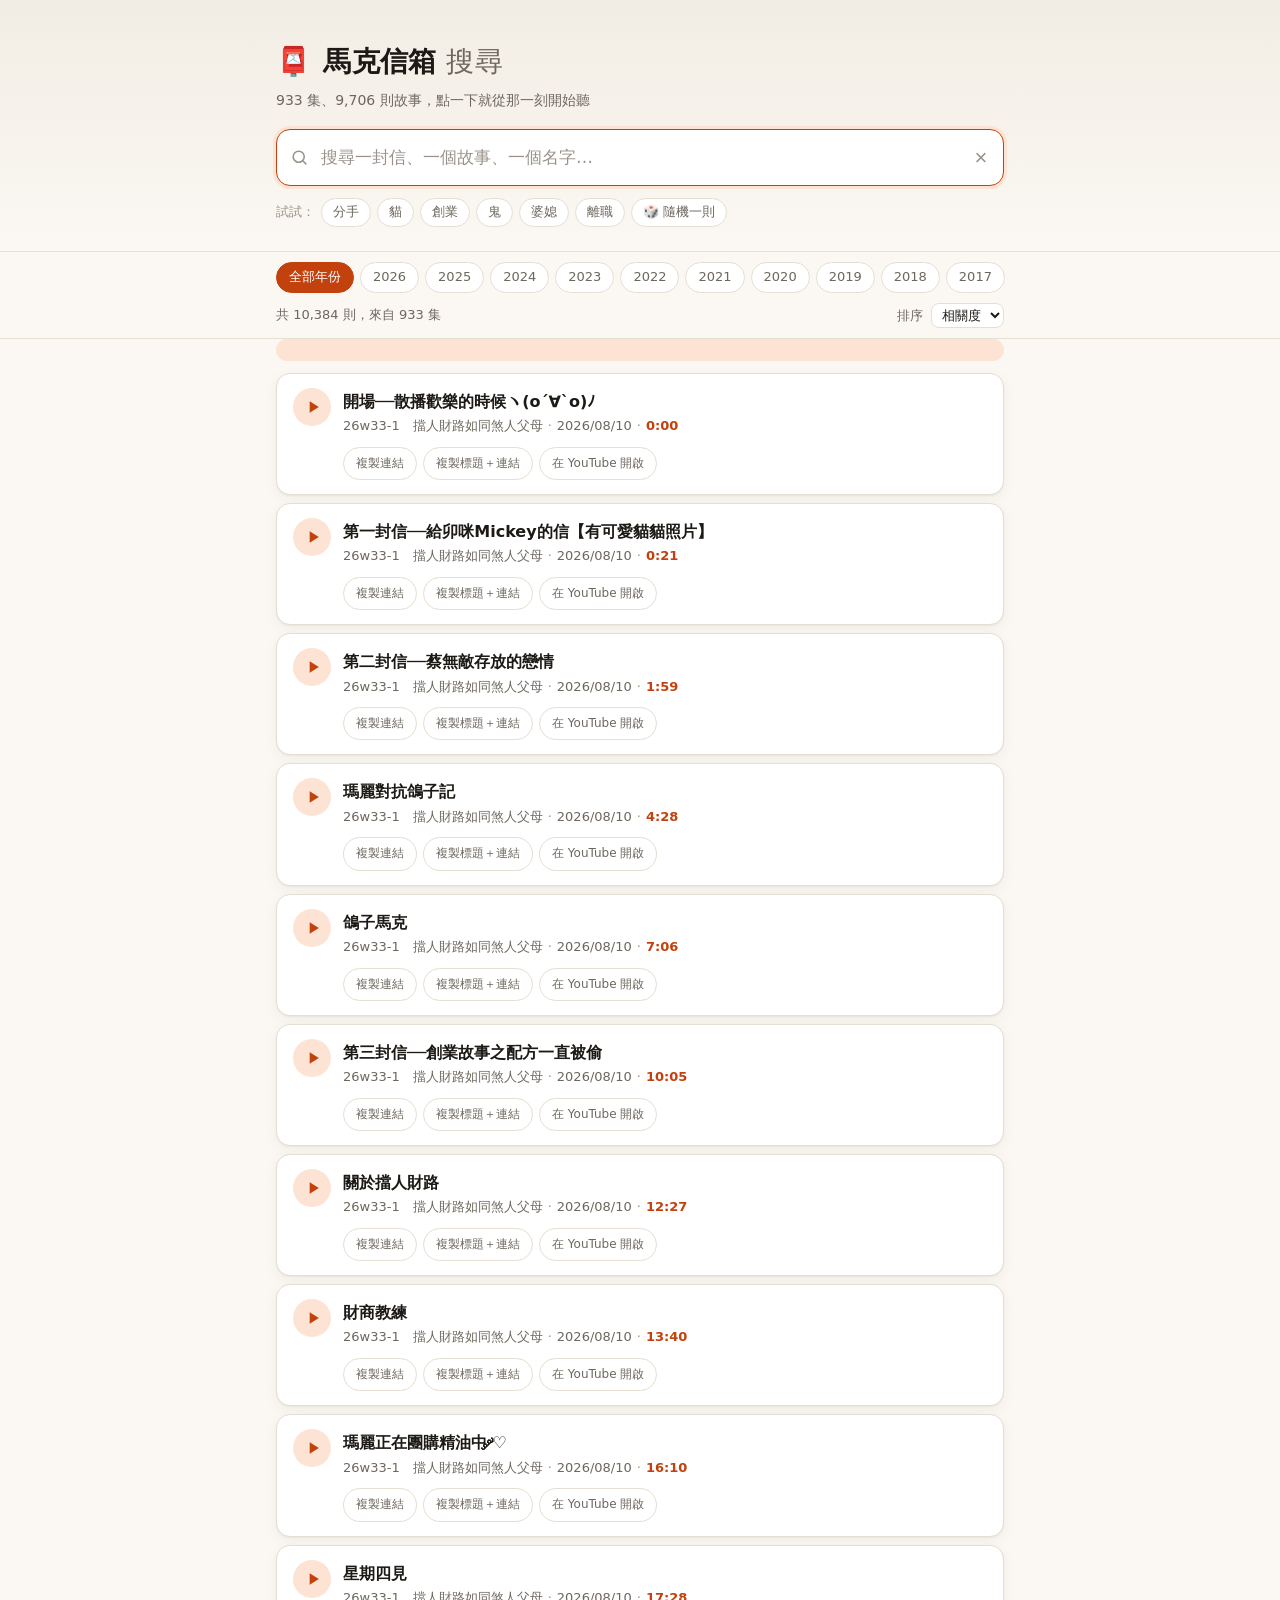
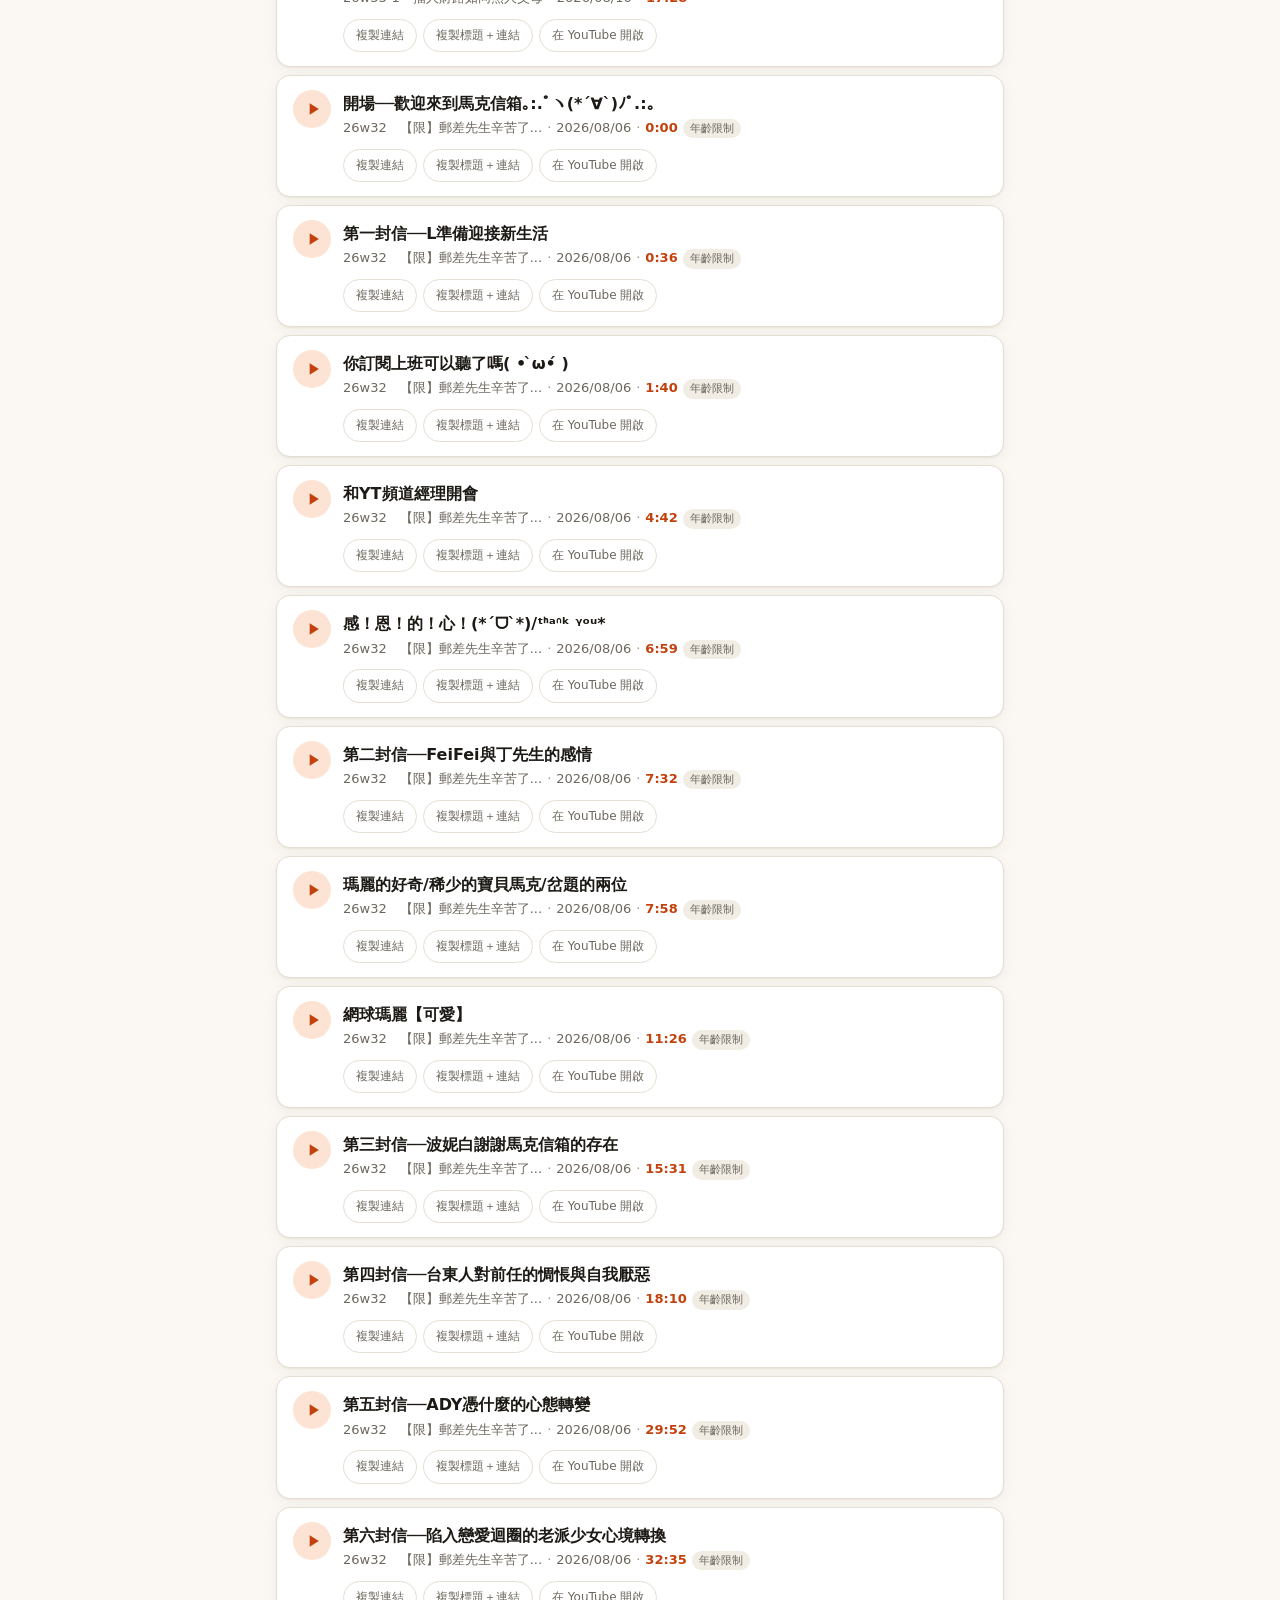
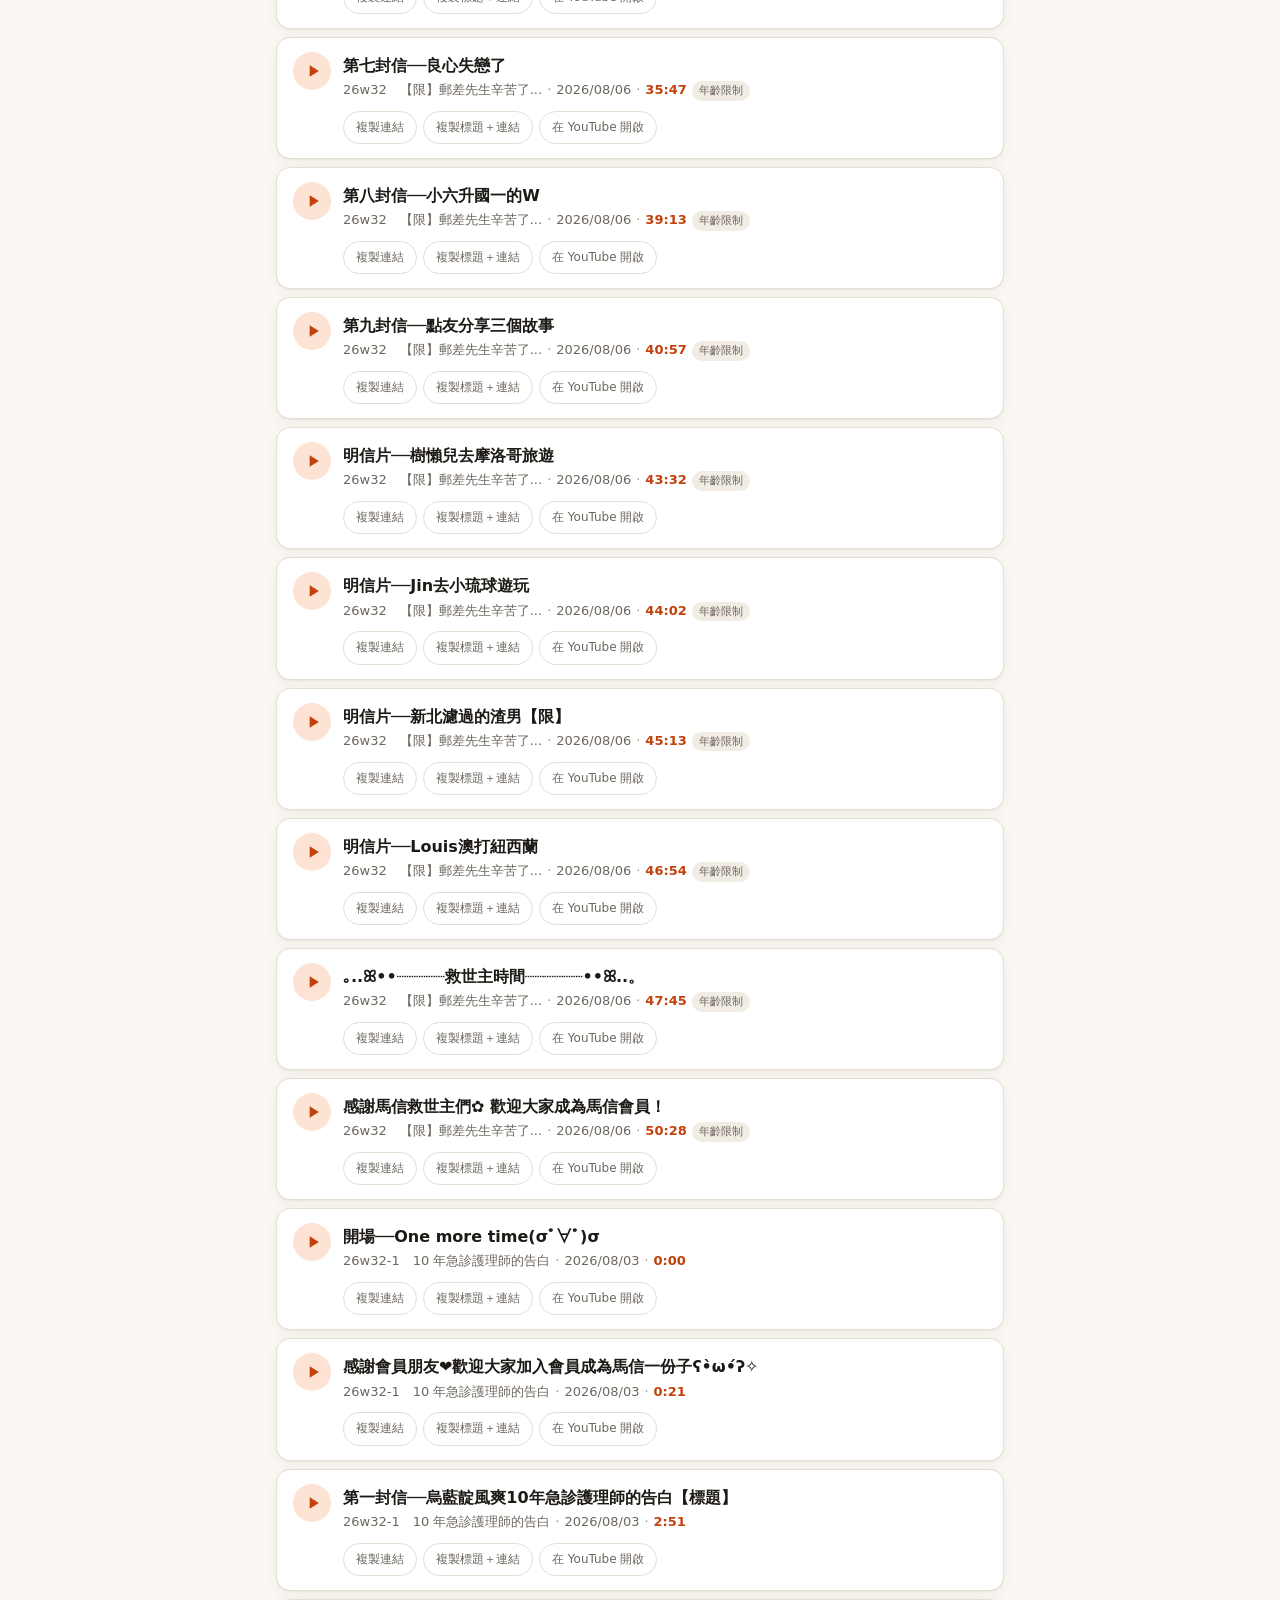
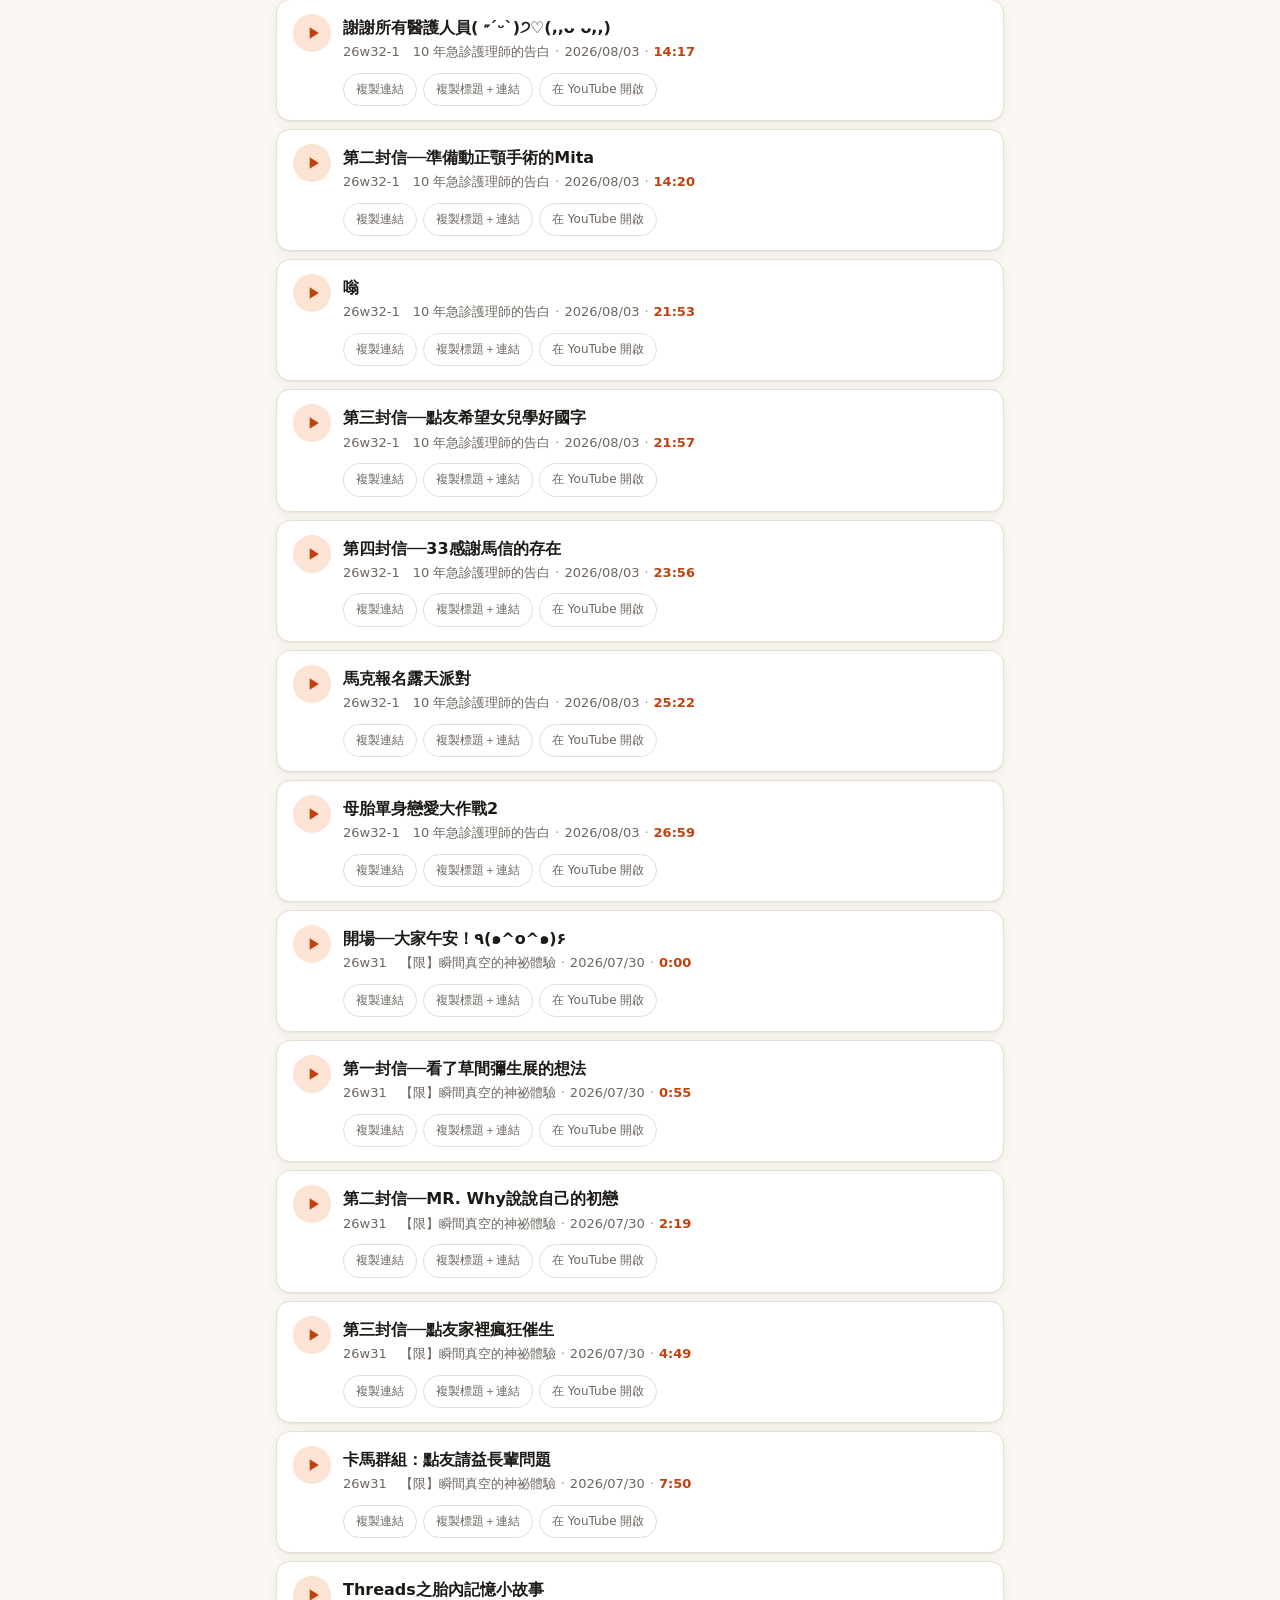
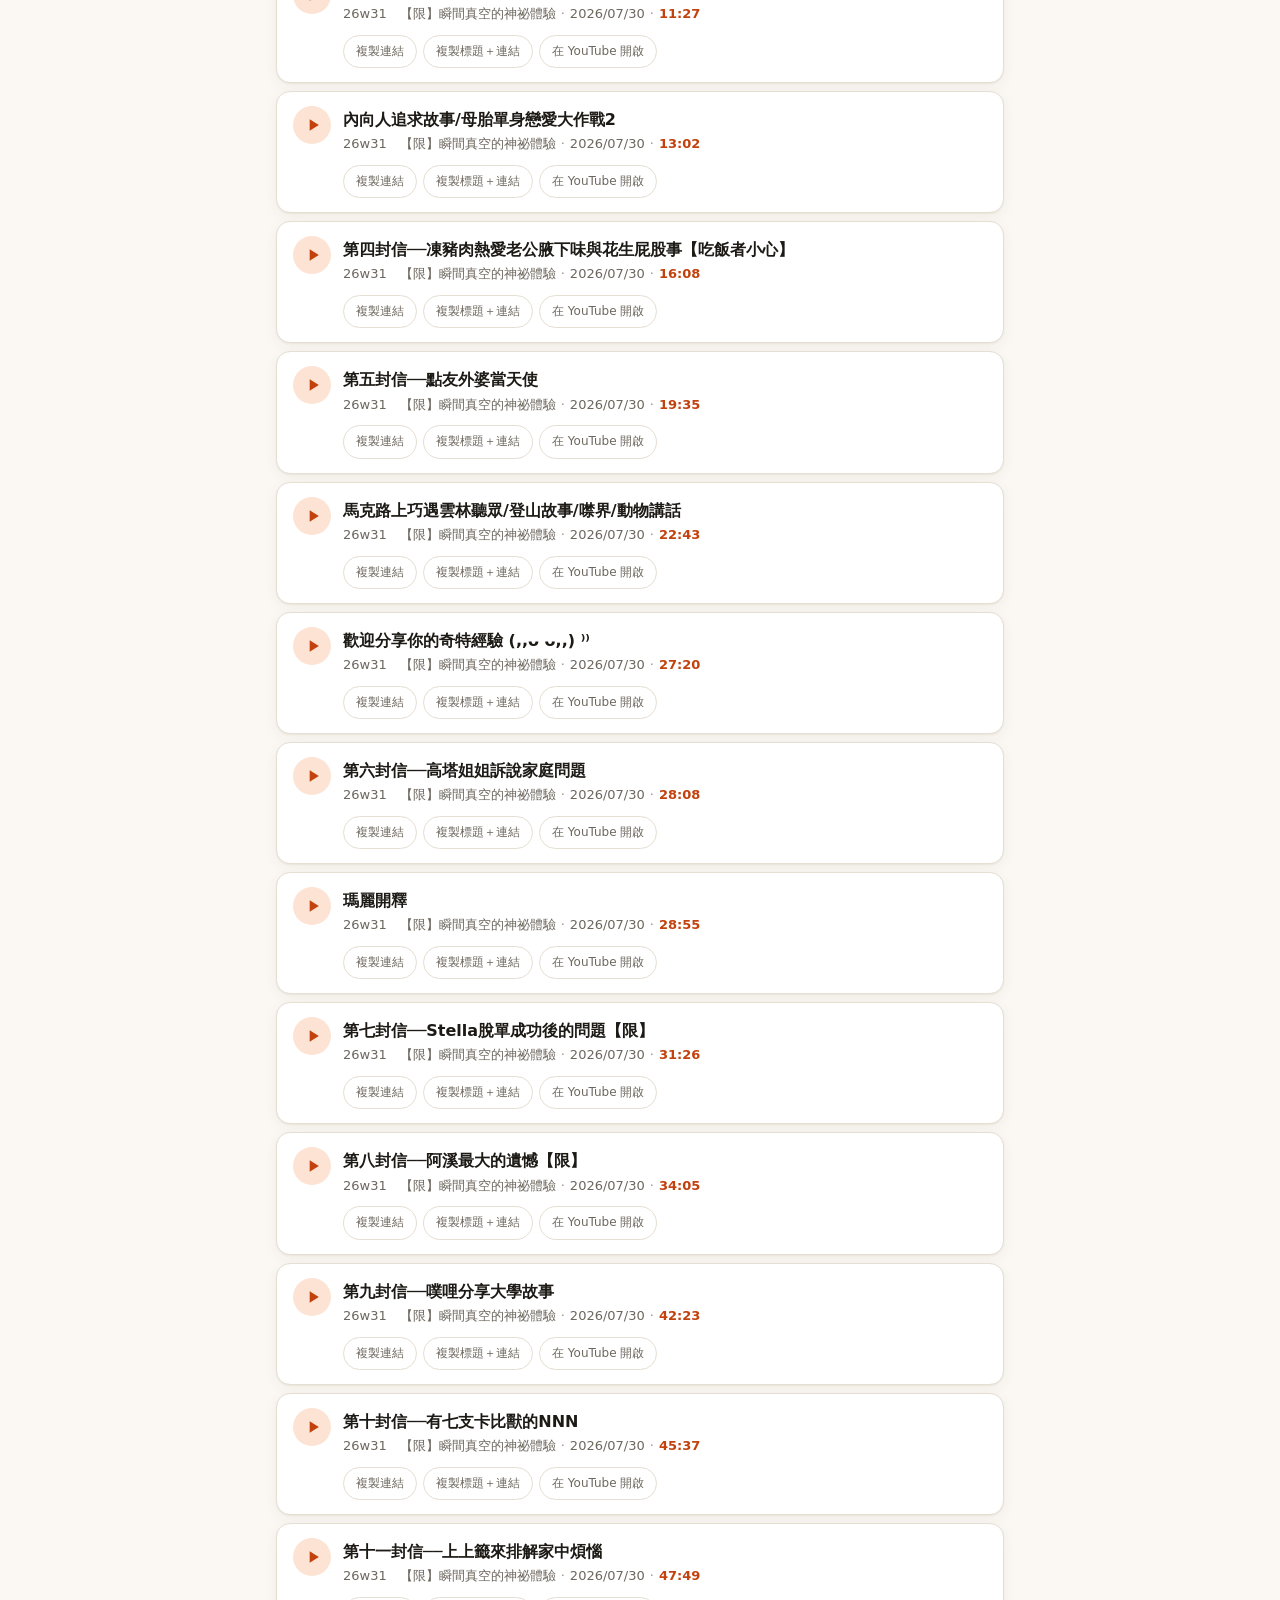
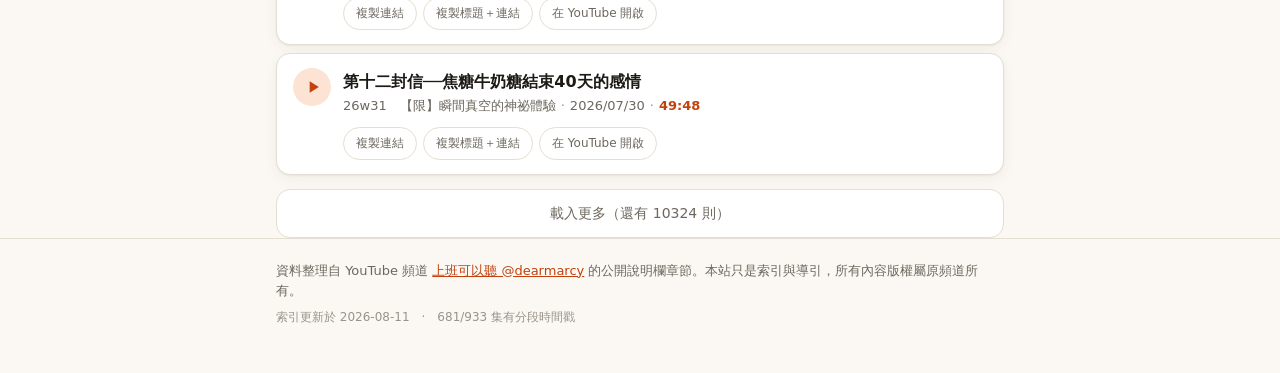
==== docs/search/index.html @ 1d696682 "把節目介紹頁放上根網址，搜尋站移到 /search/ 首頁換成新的 8-bit 節目介紹頁（深入了解／試聽看看／信件搜尋三個分頁， 單檔、零外部依賴，書封以 data URI 內嵌）。原本的故事搜尋站" ====
<!doctype html>
<html lang="zh-Hant">
<head>
<meta charset="utf-8">
<meta name="viewport" content="width=device-width, initial-scale=1, viewport-fit=cover">
<title>馬克信箱 搜尋 — 找到那一封信</title>
<meta name="description" content="搜尋《馬克信箱》全部集數的每一封信，直接跳到那個時間點收聽。">
<meta property="og:title" content="馬克信箱 搜尋">
<meta property="og:description" content="搜尋《馬克信箱》全部集數的每一封信，直接跳到那個時間點收聽。">
<meta property="og:type" content="website">
<link rel="icon" href="data:image/svg+xml,<svg xmlns='http://www.w3.org/2000/svg' viewBox='0 0 100 100'><text y='.9em' font-size='90'>📮</text></svg>">
<link rel="preload" href="data/index.json" as="fetch" crossorigin>
<link rel="stylesheet" href="style.css?v=69b7cd62">
</head>
<body>

<header class="top">
  <div class="wrap">
    <h1><span class="mark">📮</span> 馬克信箱 <span class="thin">搜尋</span></h1>
    <p class="tagline" id="tagline">載入中…</p>

    <div class="searchbox">
      <svg class="icon" viewBox="0 0 24 24" aria-hidden="true"><circle cx="11" cy="11" r="7"/><path d="M20 20l-3.5-3.5"/></svg>
      <input id="q" type="search" autocomplete="off" autocapitalize="off" spellcheck="false"
             placeholder="搜尋一封信、一個故事、一個名字…" aria-label="搜尋">
      <button id="clear" class="clear" type="button" aria-label="清除" hidden>&times;</button>
    </div>

    <div class="suggest" id="suggest">
      <span class="lbl">試試：</span>
      <button data-q="分手">分手</button>
      <button data-q="貓">貓</button>
      <button data-q="創業">創業</button>
      <button data-q="鬼">鬼</button>
      <button data-q="婆媳">婆媳</button>
      <button data-q="離職">離職</button>
    </div>
  </div>
</header>

<nav class="filters" id="filters" hidden>
  <div class="wrap">
    <div class="years" id="years" role="group" aria-label="年份篩選"></div>
    <div class="row2">
      <span class="count" id="count"></span>
      <label class="sort">
        排序
        <select id="sort">
          <option value="rel">相關度</option>
          <option value="new">最新</option>
          <option value="old">最舊</option>
        </select>
      </label>
    </div>
  </div>
</nav>

<main class="wrap" id="main">
  <div id="scope" class="scope" hidden></div>
  <div id="results" class="results"></div>
  <div id="empty" class="empty" hidden></div>
  <button id="more" class="more" type="button" hidden>載入更多</button>
</main>

<footer class="foot">
  <div class="wrap">
    <p>
      資料整理自 YouTube 頻道
      <a href="https://www.youtube.com/@dearmarcy" target="_blank" rel="noopener">上班可以聽 @dearmarcy</a>
      的公開說明欄章節。本站只是索引與導引，所有內容版權屬原頻道所有。
    </p>
    <p class="meta" id="footmeta"></p>
  </div>
</footer>

<template id="tpl-row">
  <article class="row">
    <button class="play" type="button" aria-label="播放">
      <svg viewBox="0 0 24 24" aria-hidden="true"><path d="M8 5v14l11-7z"/></svg>
    </button>
    <div class="body">
      <h3 class="title"></h3>
      <div class="sub">
        <button class="ep" type="button" title="只看這一集"></button>
        <span class="dot">·</span>
        <time class="date"></time>
        <span class="dot">·</span>
        <span class="ts"></span>
      </div>
      <div class="acts">
        <button class="act copy" type="button">複製連結</button>
        <button class="act copytext" type="button">複製標題＋連結</button>
        <a class="act yt" target="_blank" rel="noopener">在 YouTube 開啟</a>
      </div>
    </div>
  </article>
</template>

<script src="app.js?v=7b05fe2b"></script>
</body>
</html>
---- docs/search/style.css ----
/* 馬克信箱搜尋站 —— 淺色/深色跟隨系統，手機優先 */

:root {
  --bg: #fbf8f3;
  --bg-card: #ffffff;
  --bg-sunk: #f2ede4;
  --fg: #1d1a16;
  --fg-dim: #6d675e;
  --fg-faint: #9a938a;
  --line: #e5ded2;
  --accent: #c2410c;          /* 信封的橘紅 */
  --accent-soft: #fde3d3;
  --accent-fg: #ffffff;
  --mark-bg: #ffe08a;
  --mark-fg: #3d2a00;
  --shadow: 0 1px 2px rgba(60, 45, 25, .06), 0 4px 14px rgba(60, 45, 25, .05);
  --radius: 14px;
}

@media (prefers-color-scheme: dark) {
  :root {
    --bg: #16130f;
    --bg-card: #211d18;
    --bg-sunk: #2b251e;
    --fg: #f0ebe3;
    --fg-dim: #a89f92;
    --fg-faint: #7a7266;
    --line: #352e26;
    --accent: #fb923c;
    --accent-soft: #40260f;
    --accent-fg: #1a1206;
    --mark-bg: #7a5a12;
    --mark-fg: #ffeec2;
    --shadow: 0 1px 2px rgba(0, 0, 0, .3), 0 4px 14px rgba(0, 0, 0, .25);
  }
}

* { box-sizing: border-box; }

html { -webkit-text-size-adjust: 100%; }

body {
  margin: 0;
  background: var(--bg);
  color: var(--fg);
  font-family: "Noto Sans TC", "PingFang TC", "Microsoft JhengHei",
               system-ui, -apple-system, "Segoe UI", sans-serif;
  line-height: 1.6;
  -webkit-font-smoothing: antialiased;
}

.wrap {
  max-width: 760px;
  margin: 0 auto;
  padding: 0 16px;
}

/* ---------------------------------------------------------------- header */
.top {
  background: linear-gradient(180deg, var(--bg-sunk), var(--bg));
  border-bottom: 1px solid var(--line);
  padding: 28px 0 20px;
}

h1 {
  margin: 0;
  font-size: 1.5rem;
  letter-spacing: .01em;
}
h1 .mark { margin-right: 2px; }
h1 .thin { font-weight: 400; color: var(--fg-dim); }

.tagline {
  margin: 4px 0 18px;
  color: var(--fg-dim);
  font-size: .875rem;
}

.searchbox {
  position: relative;
  display: flex;
  align-items: center;
}
.searchbox .icon {
  position: absolute;
  left: 14px;
  width: 19px; height: 19px;
  fill: none;
  stroke: var(--fg-faint);
  stroke-width: 2;
  stroke-linecap: round;
  pointer-events: none;
}
#q {
  width: 100%;
  padding: 14px 44px;
  font: inherit;
  font-size: 1.0625rem;
  color: var(--fg);
  background: var(--bg-card);
  border: 1px solid var(--line);
  border-radius: var(--radius);
  box-shadow: var(--shadow);
  transition: border-color .15s, box-shadow .15s;
}
#q::placeholder { color: var(--fg-faint); }
#q:focus {
  outline: none;
  border-color: var(--accent);
  box-shadow: 0 0 0 3px var(--accent-soft);
}
#q::-webkit-search-cancel-button { display: none; }

.clear {
  position: absolute;
  right: 8px;
  width: 30px; height: 30px;
  display: grid; place-items: center;
  font-size: 22px; line-height: 1;
  color: var(--fg-faint);
  background: none; border: 0; border-radius: 50%;
  cursor: pointer;
}
.clear:hover { background: var(--bg-sunk); color: var(--fg); }

.suggest {
  display: flex;
  flex-wrap: wrap;
  gap: 6px;
  align-items: center;
  margin-top: 12px;
  font-size: .8125rem;
}
.suggest .lbl { color: var(--fg-faint); }
.suggest button {
  font: inherit;
  padding: 3px 11px;
  color: var(--fg-dim);
  background: var(--bg-card);
  border: 1px solid var(--line);
  border-radius: 999px;
  cursor: pointer;
}
.suggest button:hover { border-color: var(--accent); color: var(--accent); }

/* --------------------------------------------------------------- filters */
.filters {
  position: sticky;
  top: 0;
  z-index: 20;
  background: color-mix(in srgb, var(--bg) 88%, transparent);
  backdrop-filter: saturate(1.6) blur(10px);
  border-bottom: 1px solid var(--line);
  padding: 10px 0;
}

.years {
  display: flex;
  gap: 6px;
  overflow-x: auto;
  scrollbar-width: none;
  padding-bottom: 2px;
  margin: 0 -16px;
  padding-inline: 16px;
}
.years::-webkit-scrollbar { display: none; }
.years button {
  flex: 0 0 auto;
  font: inherit;
  font-size: .8125rem;
  padding: 4px 12px;
  color: var(--fg-dim);
  background: var(--bg-card);
  border: 1px solid var(--line);
  border-radius: 999px;
  cursor: pointer;
  white-space: nowrap;
}
.years button[aria-pressed="true"] {
  background: var(--accent);
  border-color: var(--accent);
  color: var(--accent-fg);
  font-weight: 500;
}

.row2 {
  display: flex;
  align-items: center;
  justify-content: space-between;
  gap: 12px;
  margin-top: 8px;
  font-size: .8125rem;
  color: var(--fg-dim);
}
.sort select {
  font: inherit;
  font-size: .8125rem;
  color: var(--fg);
  background: var(--bg-card);
  border: 1px solid var(--line);
  border-radius: 8px;
  padding: 3px 6px;
  margin-left: 4px;
}

/* --------------------------------------------------------------- results */
main { padding: 18px 0 60px; min-height: 50vh; }

.results { display: flex; flex-direction: column; gap: 8px; }

.row {
  display: flex;
  gap: 12px;
  padding: 12px 14px;
  background: var(--bg-card);
  border: 1px solid var(--line);
  border-radius: var(--radius);
  box-shadow: var(--shadow);
}
.row.is-playing { border-color: var(--accent); }

.play {
  flex: 0 0 auto;
  align-self: flex-start;
  width: 38px; height: 38px;
  display: grid; place-items: center;
  background: var(--accent-soft);
  color: var(--accent);
  border: 0;
  border-radius: 50%;
  cursor: pointer;
  transition: transform .12s;
}
.play svg { width: 20px; height: 20px; fill: currentColor; margin-left: 2px; }
.play:hover { transform: scale(1.07); }
.row.is-playing .play { background: var(--accent); color: var(--accent-fg); }

.body { min-width: 0; flex: 1; }

.title {
  margin: 2px 0 3px;
  font-size: 1rem;
  font-weight: 600;
  line-height: 1.45;
  overflow-wrap: anywhere;
}
.title mark {
  background: var(--mark-bg);
  color: var(--mark-fg);
  border-radius: 3px;
  padding: 0 1px;
}

.sub {
  display: flex;
  flex-wrap: wrap;
  gap: 5px;
  align-items: baseline;
  font-size: .8125rem;
  color: var(--fg-dim);
}
.sub .ep {
  overflow-wrap: anywhere;
  font: inherit;
  font-size: .8125rem;
  color: var(--fg-dim);
  text-align: left;
  padding: 0;
  background: none;
  border: 0;
  border-bottom: 1px dotted transparent;
  cursor: pointer;
}
.sub .ep:hover { color: var(--accent); border-bottom-color: currentColor; }

/* 只看某一集的範圍提示 */
.scope {
  display: flex;
  align-items: center;
  gap: 10px;
  margin-bottom: 12px;
  padding: 11px 14px;
  background: var(--accent-soft);
  border-radius: var(--radius);
  font-size: .875rem;
}
.scope .txt { flex: 1; min-width: 0; }
.scope .name { font-weight: 600; }
.scope button {
  flex: 0 0 auto;
  font: inherit;
  font-size: .75rem;
  padding: 5px 12px;
  color: var(--fg);
  background: var(--bg-card);
  border: 1px solid var(--line);
  border-radius: 999px;
  cursor: pointer;
}
.scope button:hover { border-color: var(--accent); color: var(--accent); }
.sub .dot { color: var(--fg-faint); }
.sub .ts {
  font-variant-numeric: tabular-nums;
  color: var(--accent);
  font-weight: 600;
}
.row.whole .sub .ts { color: var(--fg-faint); font-weight: 400; }

.badge {
  font-size: .6875rem;
  padding: 1px 7px;
  border-radius: 999px;
  background: var(--bg-sunk);
  color: var(--fg-dim);
  white-space: nowrap;
}

.acts {
  display: flex;
  flex-wrap: wrap;
  gap: 6px;
  margin-top: 9px;
}
.act {
  font: inherit;
  font-size: .75rem;
  padding: 6px 12px;      /* 觸控目標不要太小 */
  color: var(--fg-dim);
  background: transparent;
  border: 1px solid var(--line);
  border-radius: 999px;
  cursor: pointer;
  text-decoration: none;
}
.act:hover { border-color: var(--accent); color: var(--accent); }
.act.done { border-color: var(--accent); color: var(--accent); background: var(--accent-soft); }

/* 播放器：插在被點的那一列下面 */
.player {
  margin: 8px 0 2px;
  border-radius: var(--radius);
  overflow: hidden;
  background: #000;
  aspect-ratio: 16 / 9;
  box-shadow: var(--shadow);
}
.player iframe { width: 100%; height: 100%; border: 0; display: block; }

/* --------------------------------------------------------- empty / more */
.empty {
  padding: 48px 8px;
  text-align: center;
  color: var(--fg-dim);
}
.empty strong { color: var(--fg); }
.empty .hint { font-size: .875rem; margin-top: 8px; }

.section-label {
  margin: 22px 0 6px;
  font-size: .8125rem;
  font-weight: 600;
  color: var(--fg-faint);
  letter-spacing: .04em;
}
.section-label:first-child { margin-top: 0; }

.more {
  display: block;
  width: 100%;
  margin-top: 14px;
  padding: 12px;
  font: inherit;
  font-size: .875rem;
  color: var(--fg-dim);
  background: var(--bg-card);
  border: 1px solid var(--line);
  border-radius: var(--radius);
  cursor: pointer;
}
.more:hover { border-color: var(--accent); color: var(--accent); }

/* ---------------------------------------------------------------- footer */
.foot {
  border-top: 1px solid var(--line);
  padding: 22px 0 40px;
  font-size: .8125rem;
  color: var(--fg-dim);
}
.foot p { margin: 0 0 6px; }
.foot a { color: var(--accent); }
.foot .meta { color: var(--fg-faint); font-size: .75rem; }

/* ----------------------------------------------------------------- toast */
.toast {
  position: fixed;
  left: 50%;
  bottom: 24px;
  transform: translateX(-50%) translateY(12px);
  padding: 9px 18px;
  background: var(--fg);
  color: var(--bg);
  border-radius: 999px;
  font-size: .875rem;
  opacity: 0;
  pointer-events: none;
  transition: opacity .18s, transform .18s;
  z-index: 60;
}
.toast.show { opacity: 1; transform: translateX(-50%) translateY(0); }

@media (min-width: 600px) {
  .top { padding: 40px 0 24px; }
  h1 { font-size: 1.75rem; }
  .row { padding: 14px 16px; }
}

@media (prefers-reduced-motion: reduce) {
  * { transition: none !important; }
}
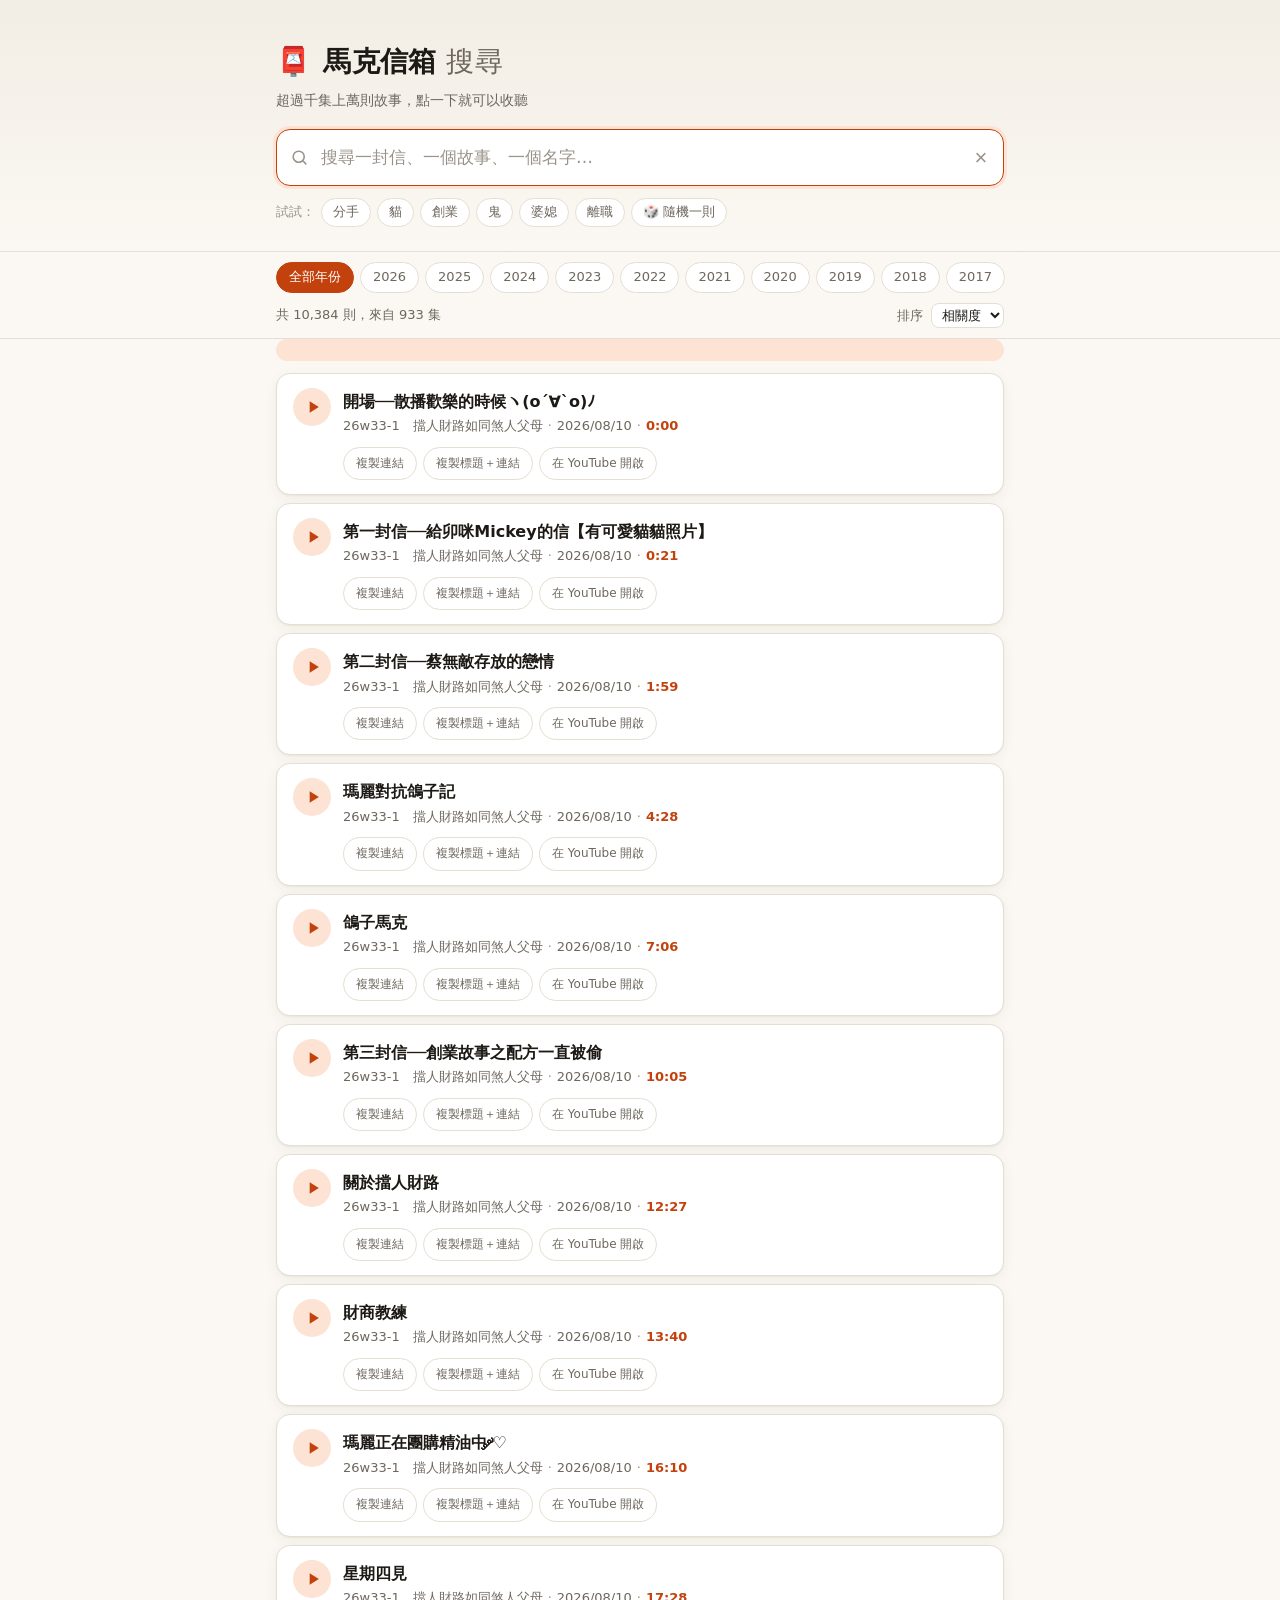
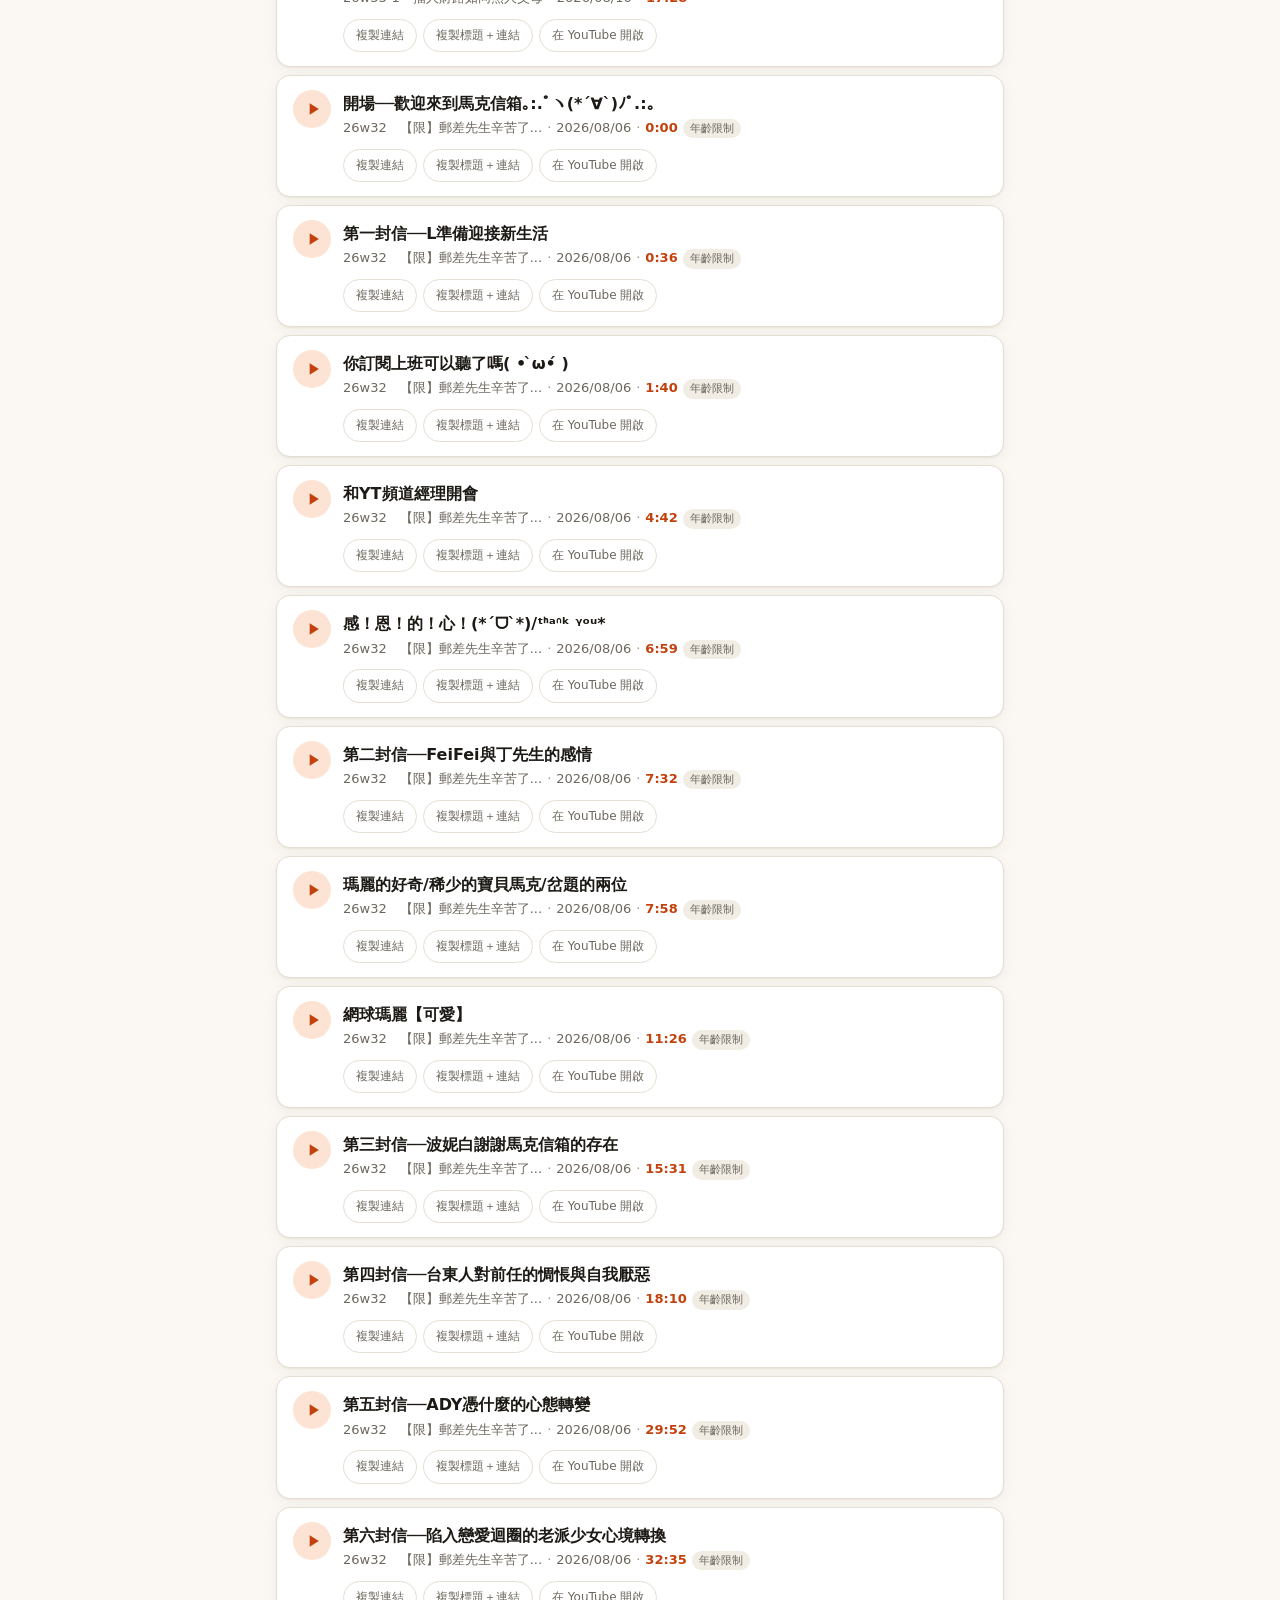
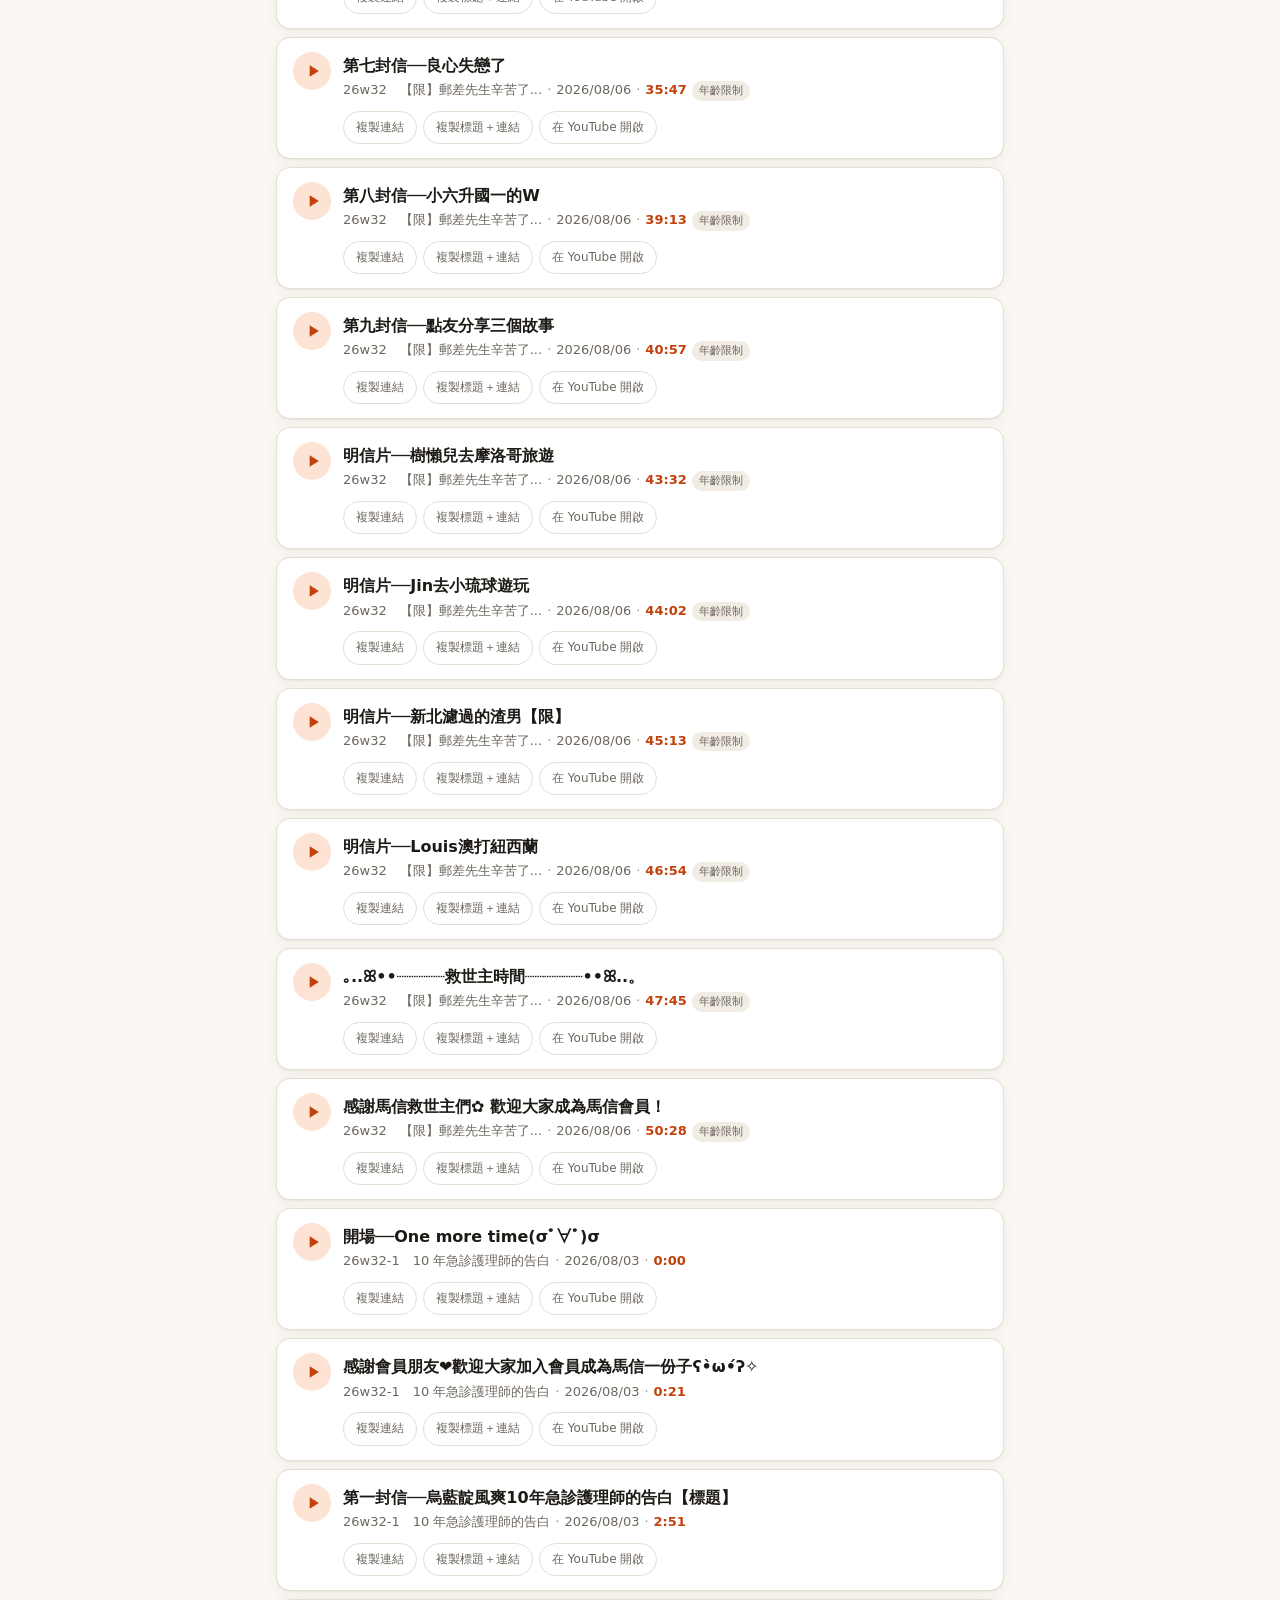
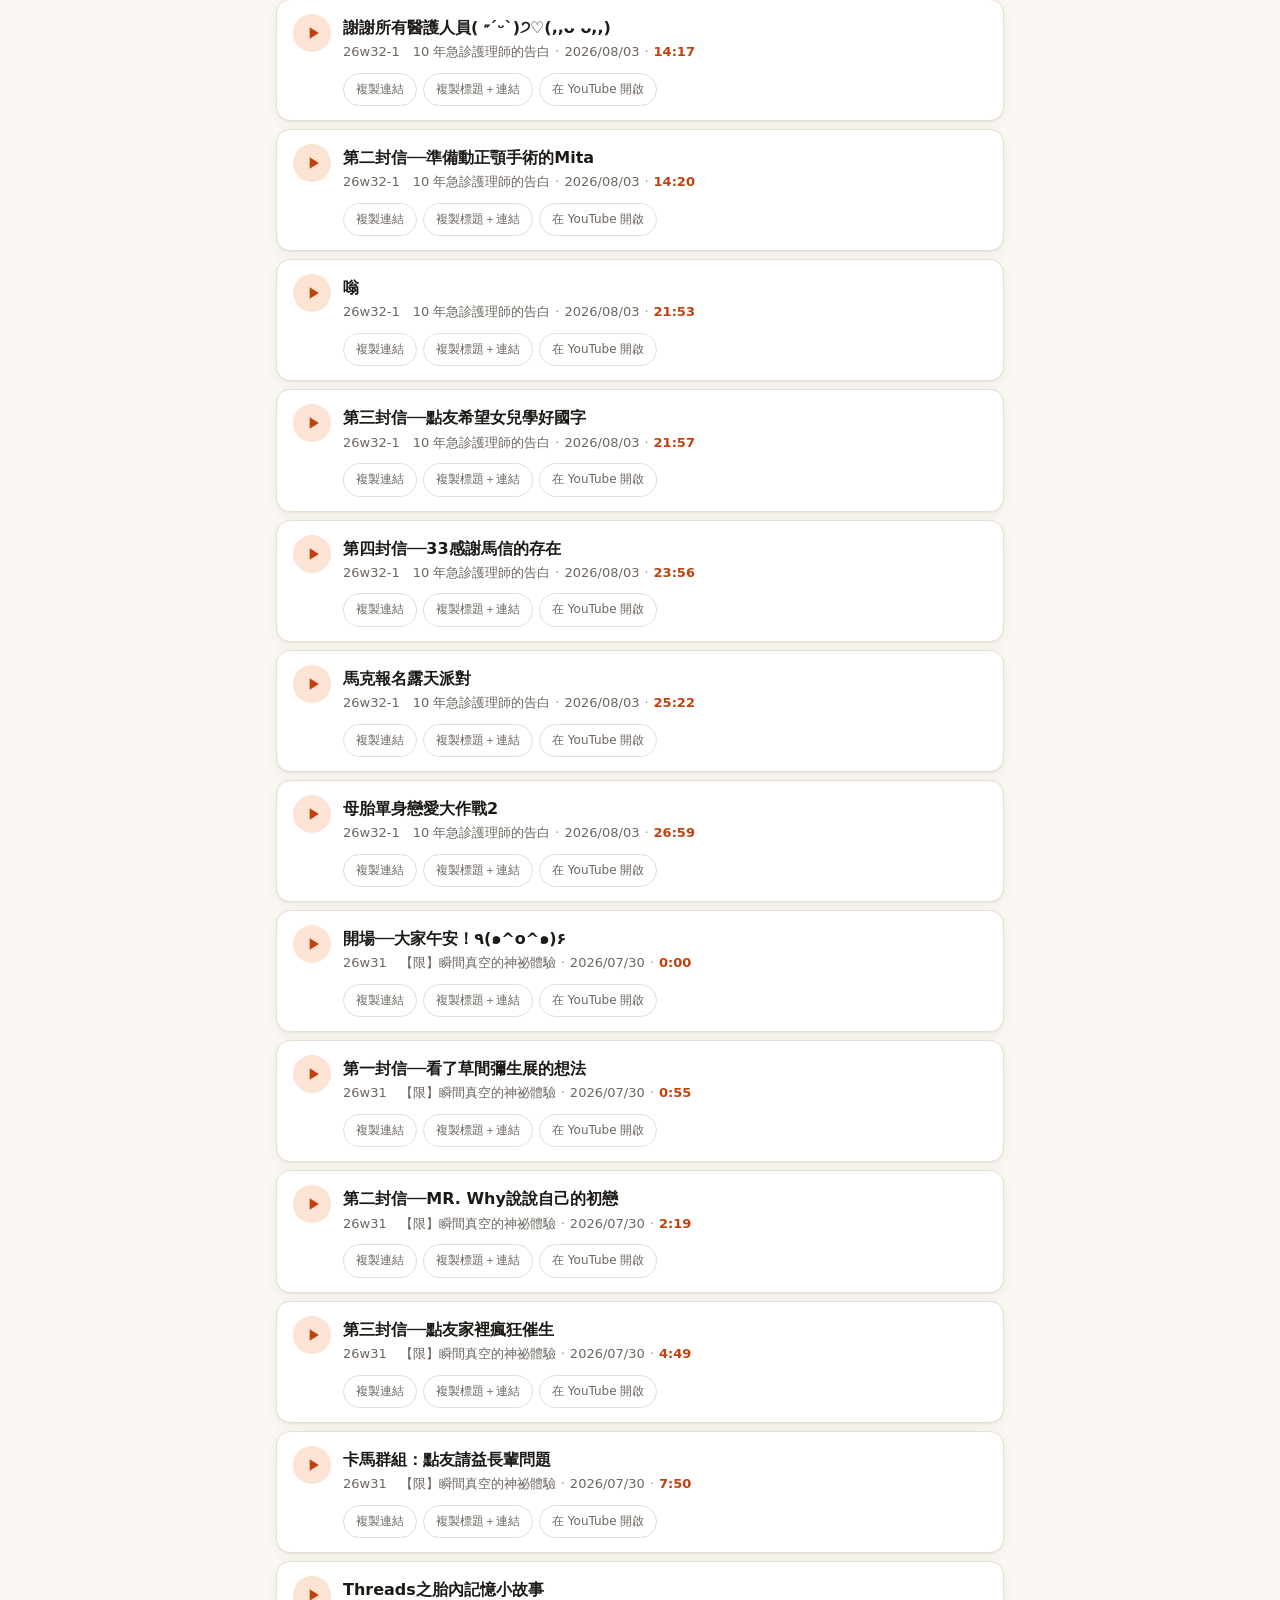
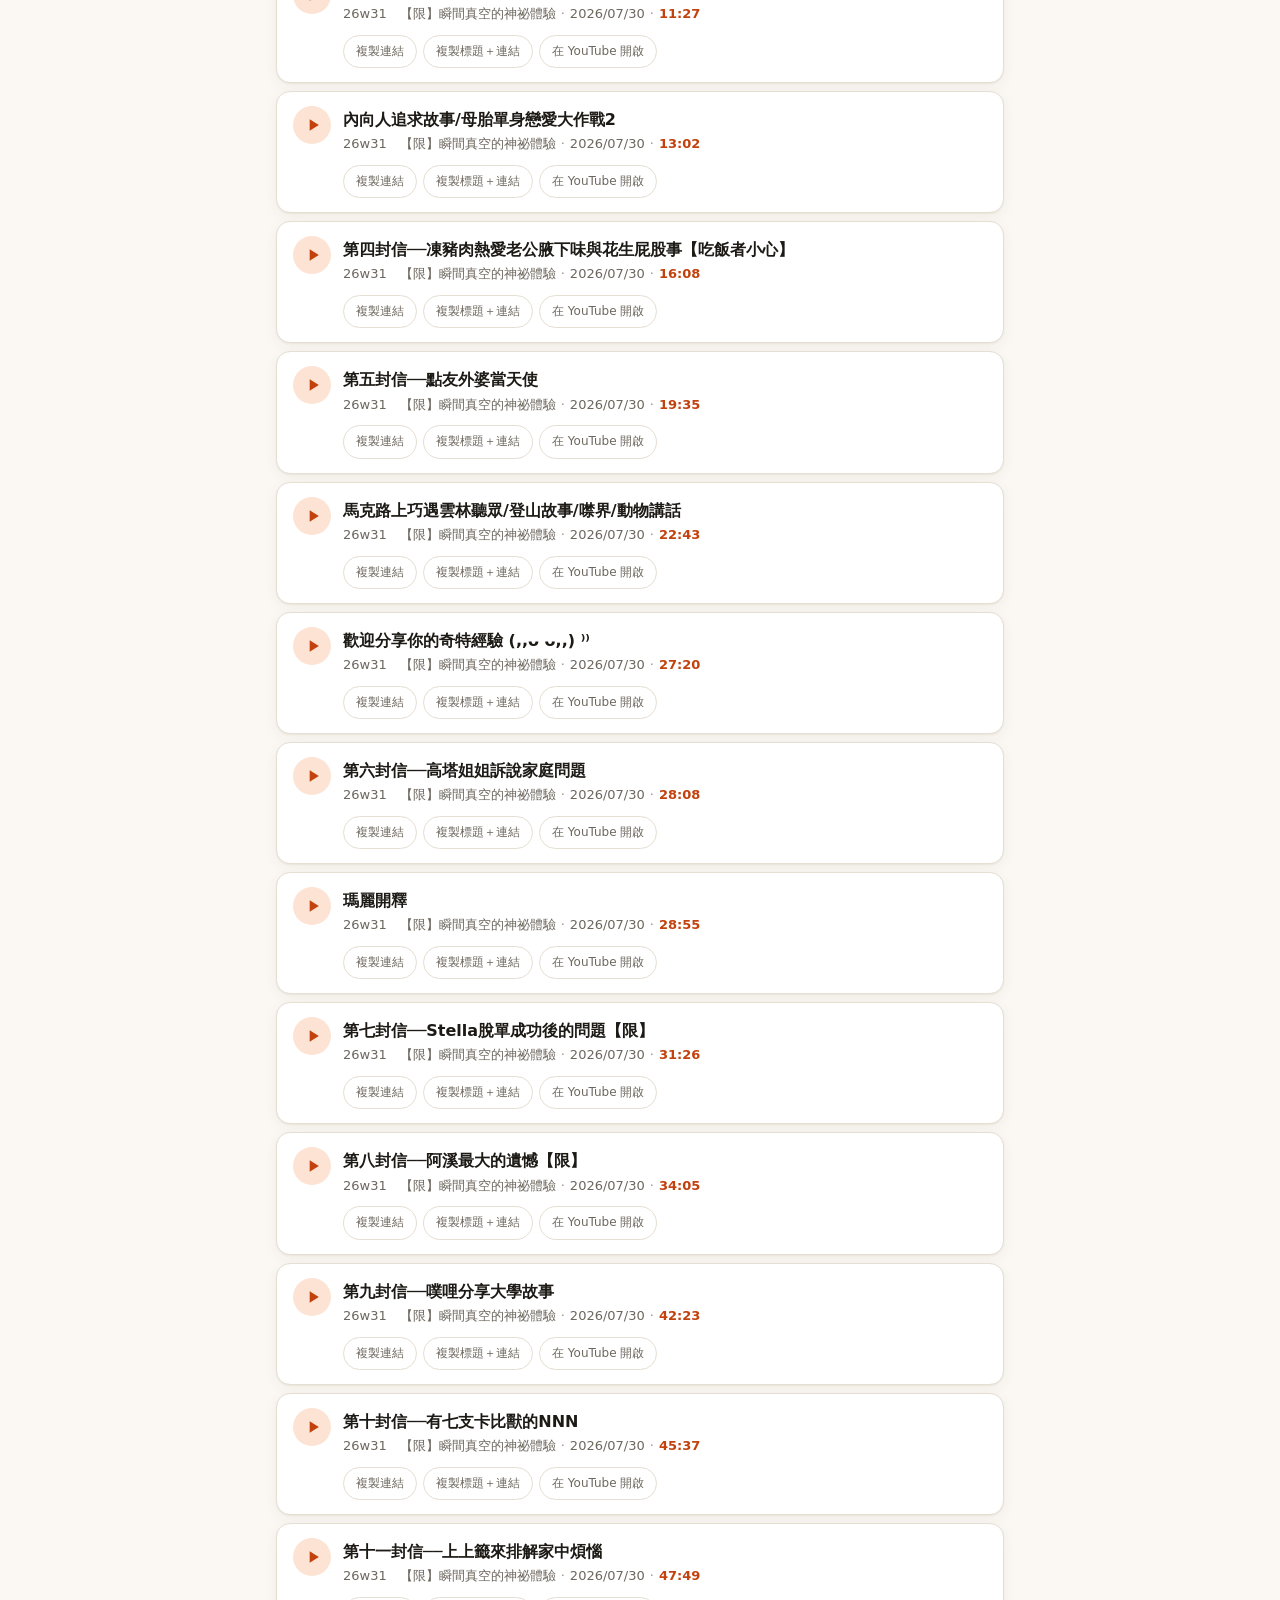
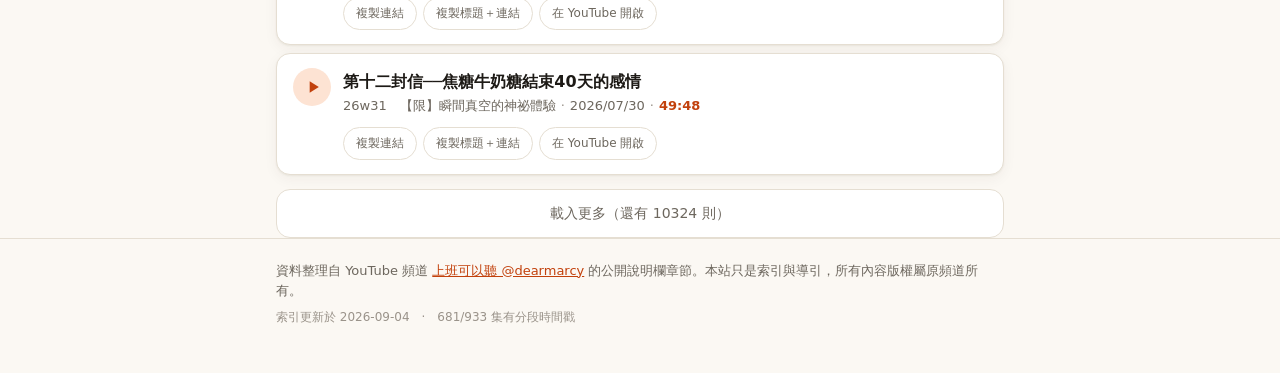
==== commit 133cc65e: "標語改為概括說法 改成「超過千集上萬則故事，點一下就可以收聽」， 不再顯示精確集數與則數。  Co-Authored-By: Claude Opus 5 <noreply@anthropic.com>" ====
--- a/docs/search/index.html
+++ b/docs/search/index.html
@@ -96,6 +96,6 @@
   </article>
 </template>
 
-<script src="app.js?v=7b05fe2b"></script>
+<script src="app.js?v=b769cf92"></script>
 </body>
 </html>
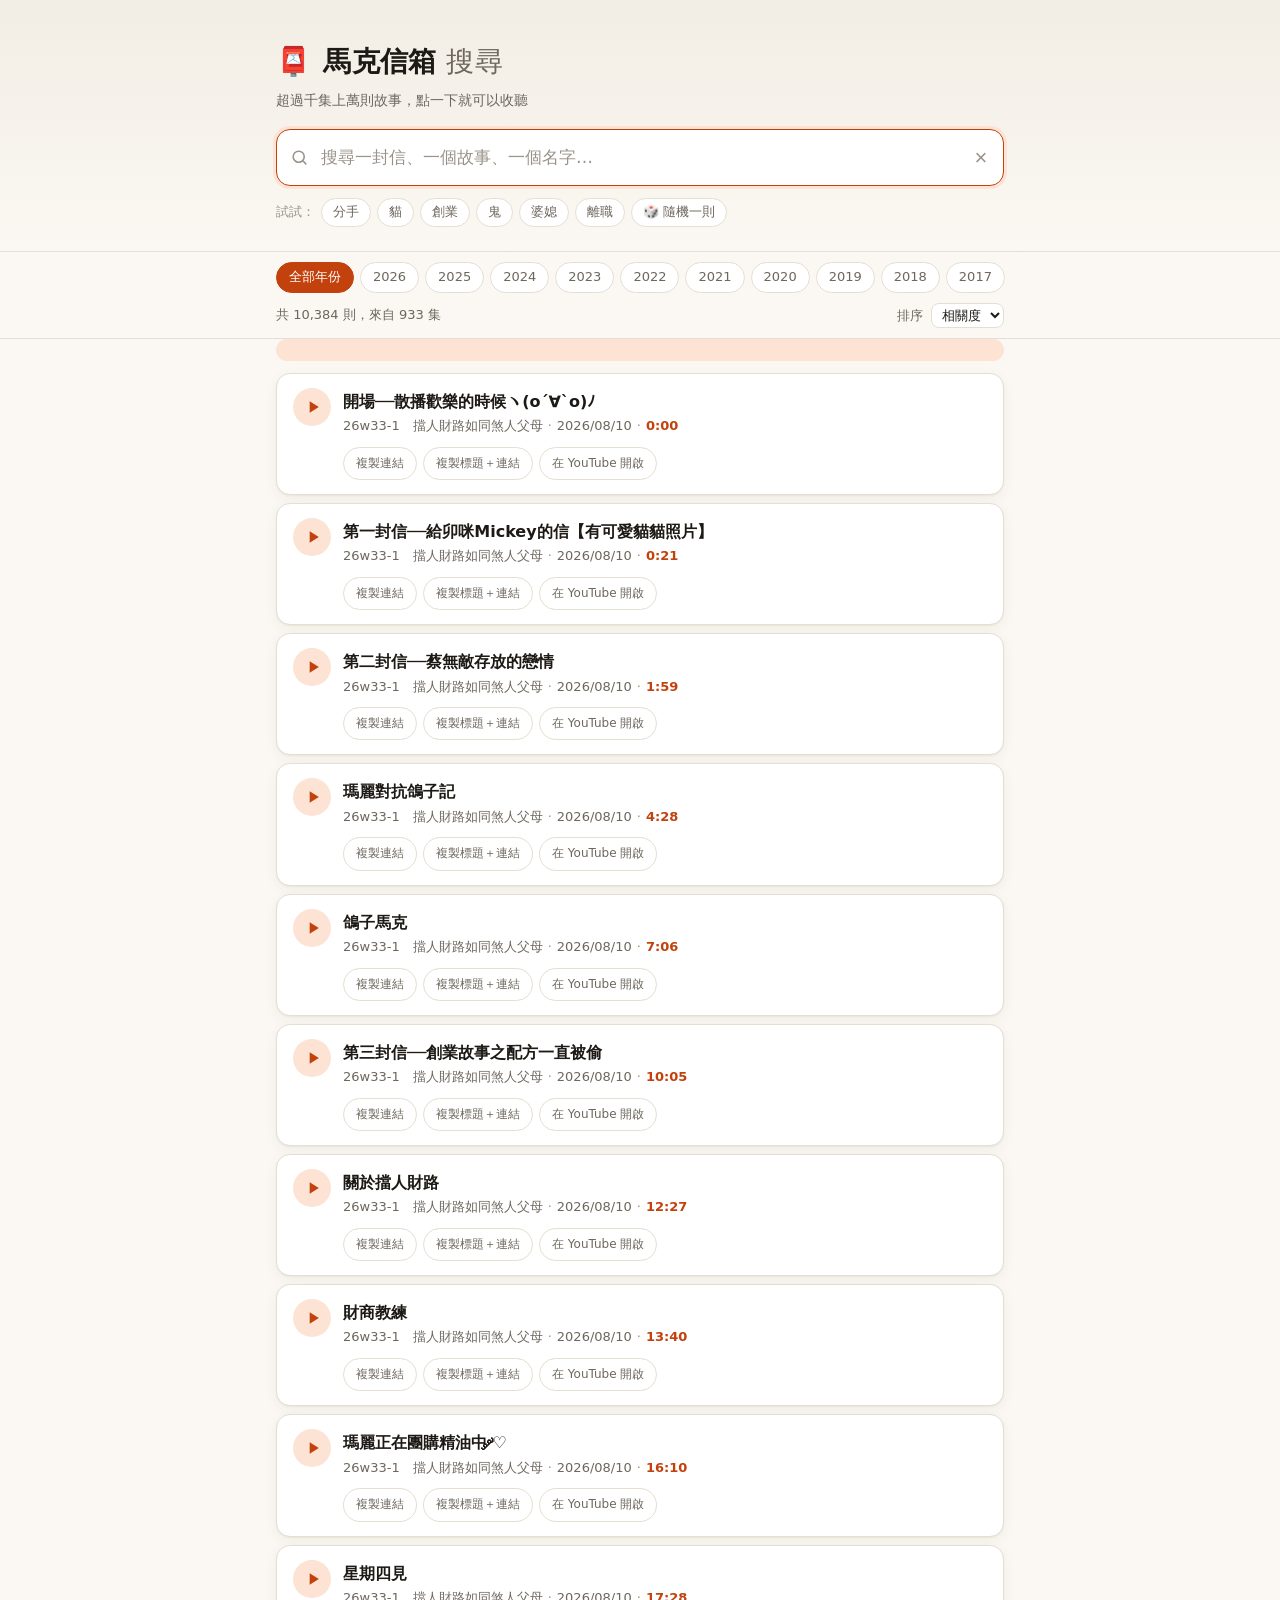
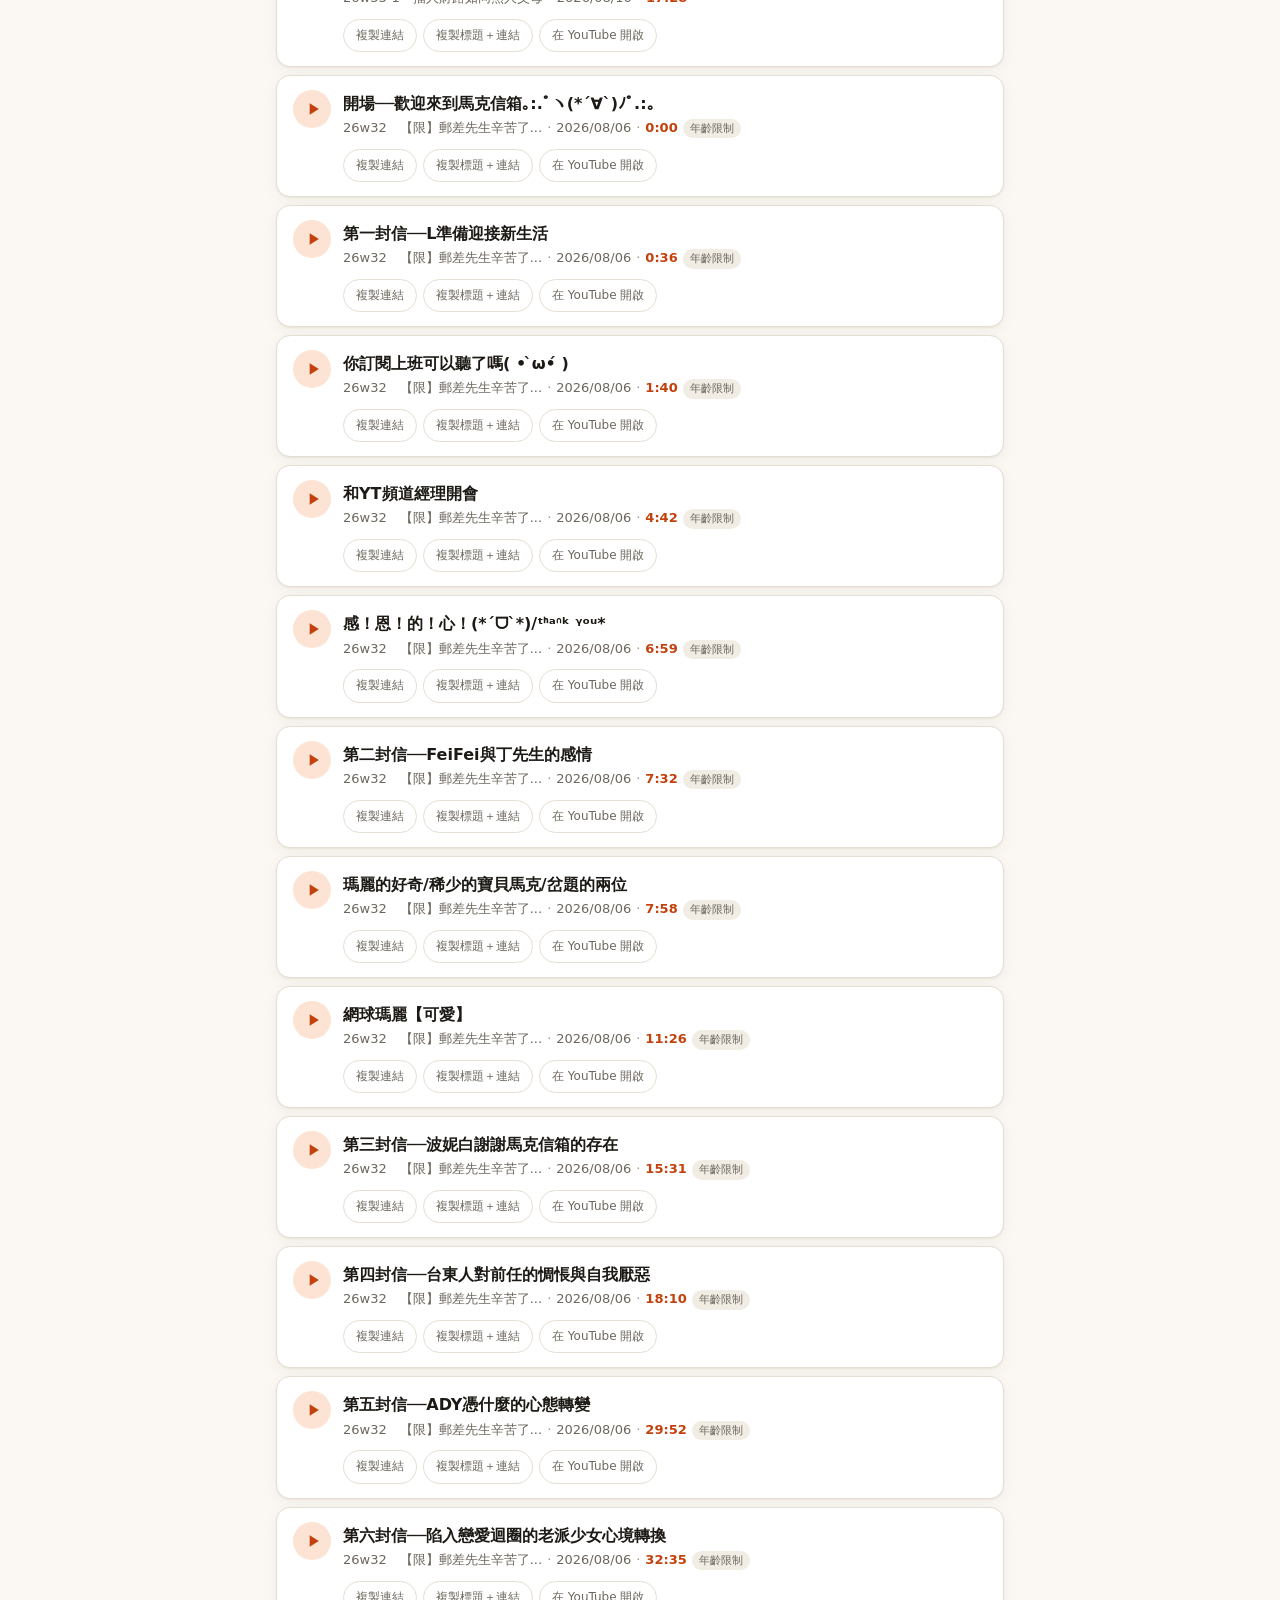
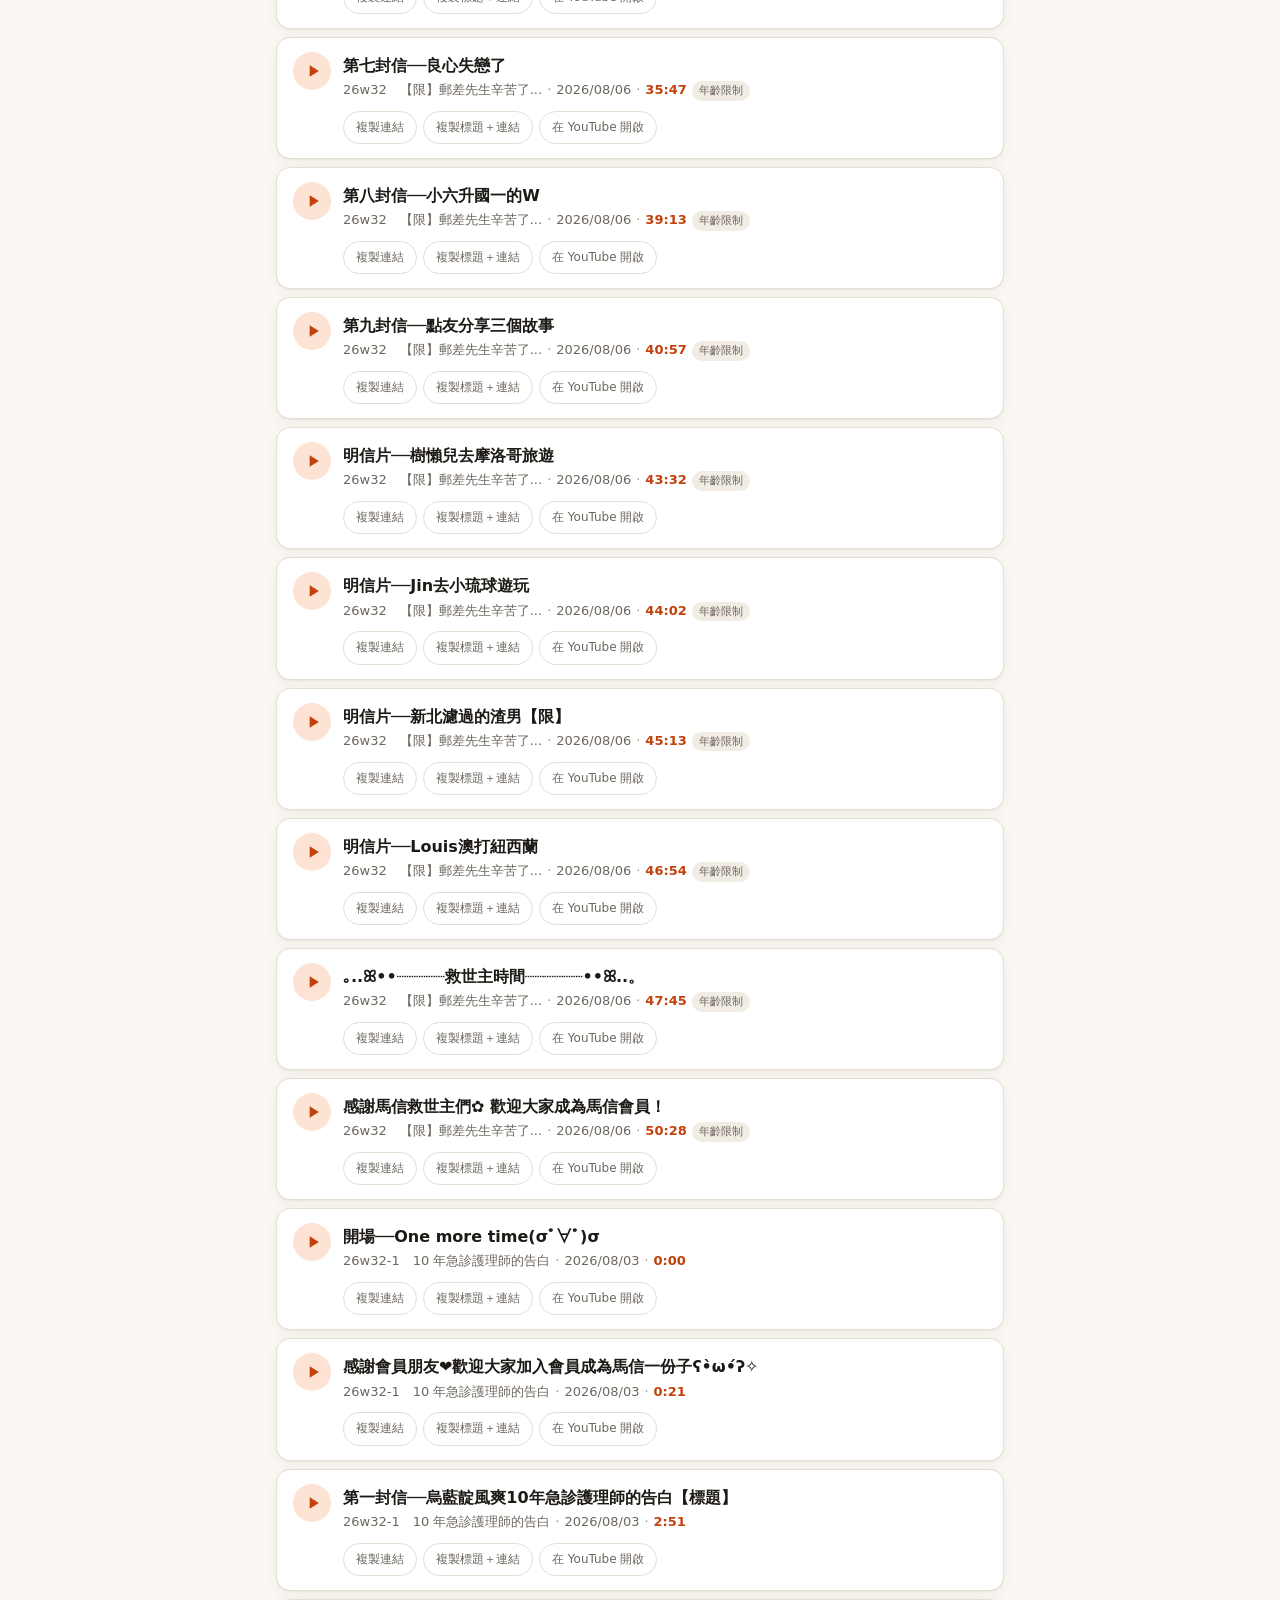
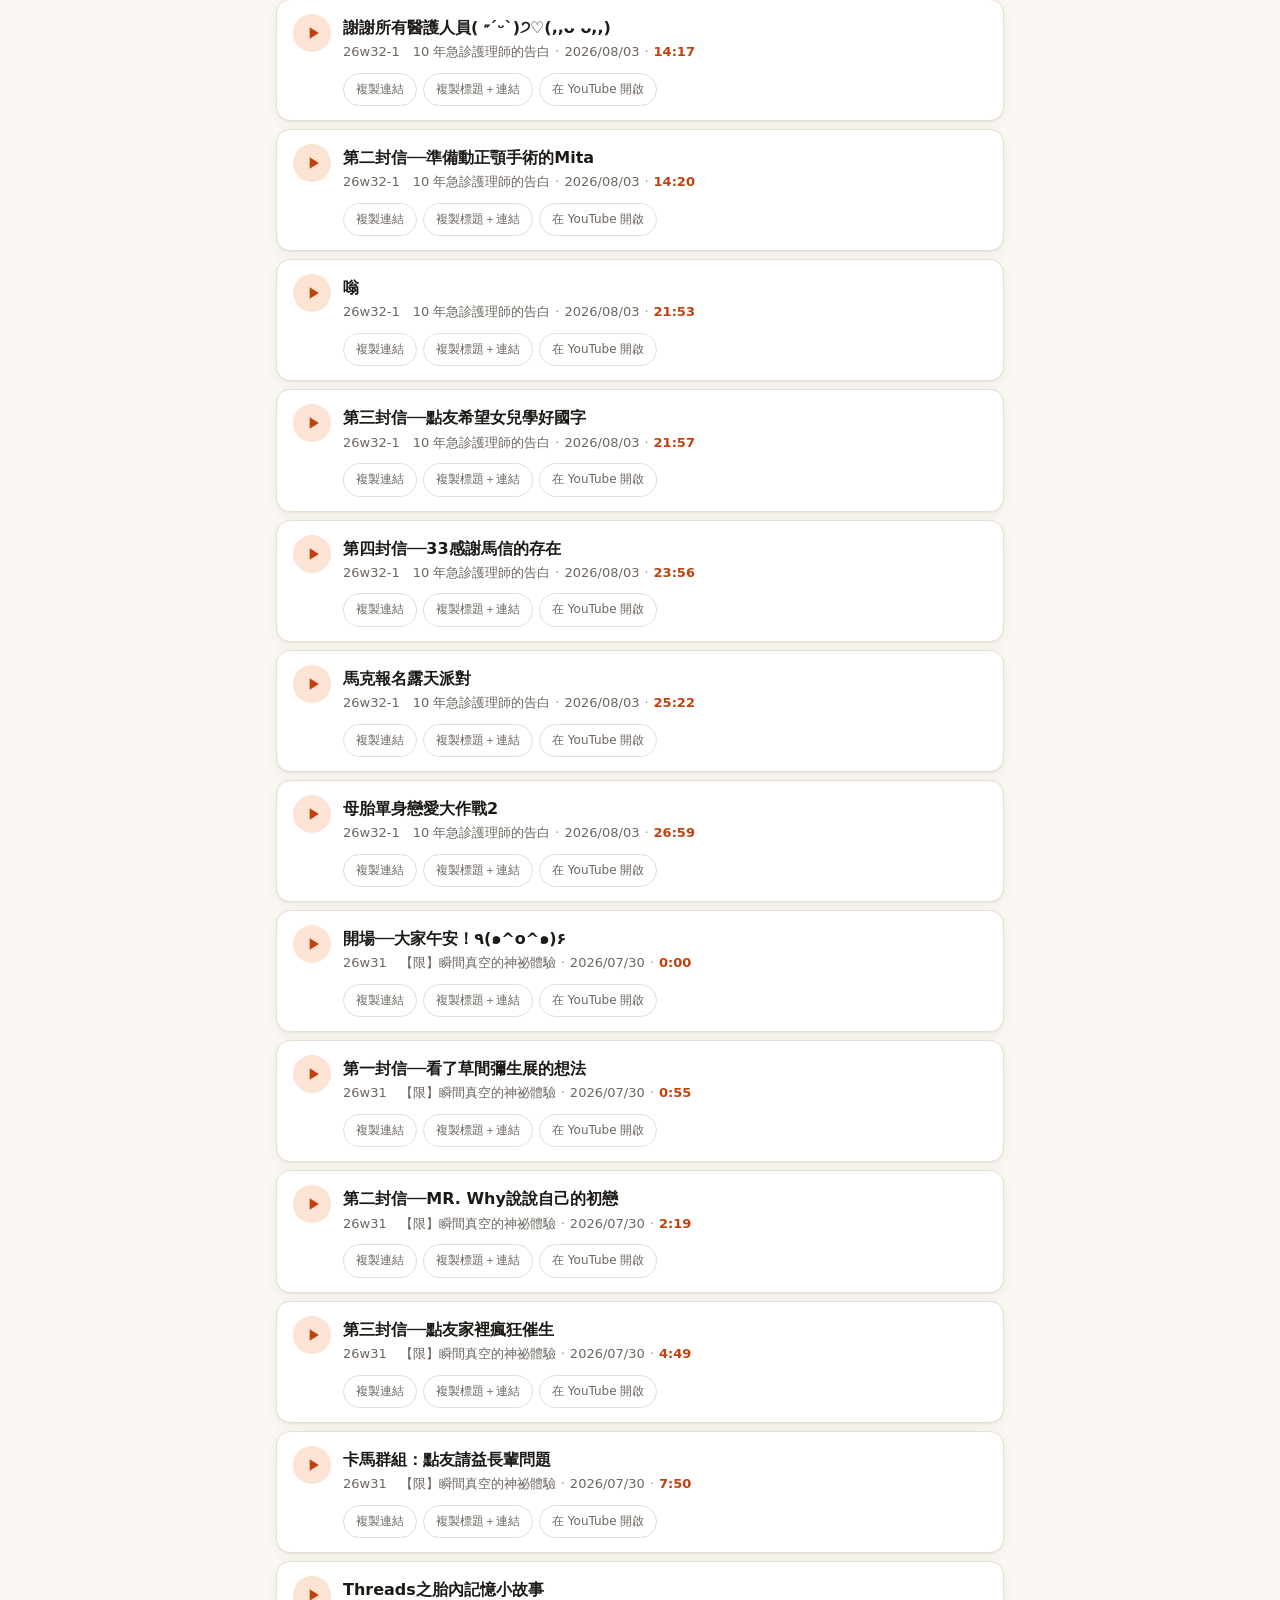
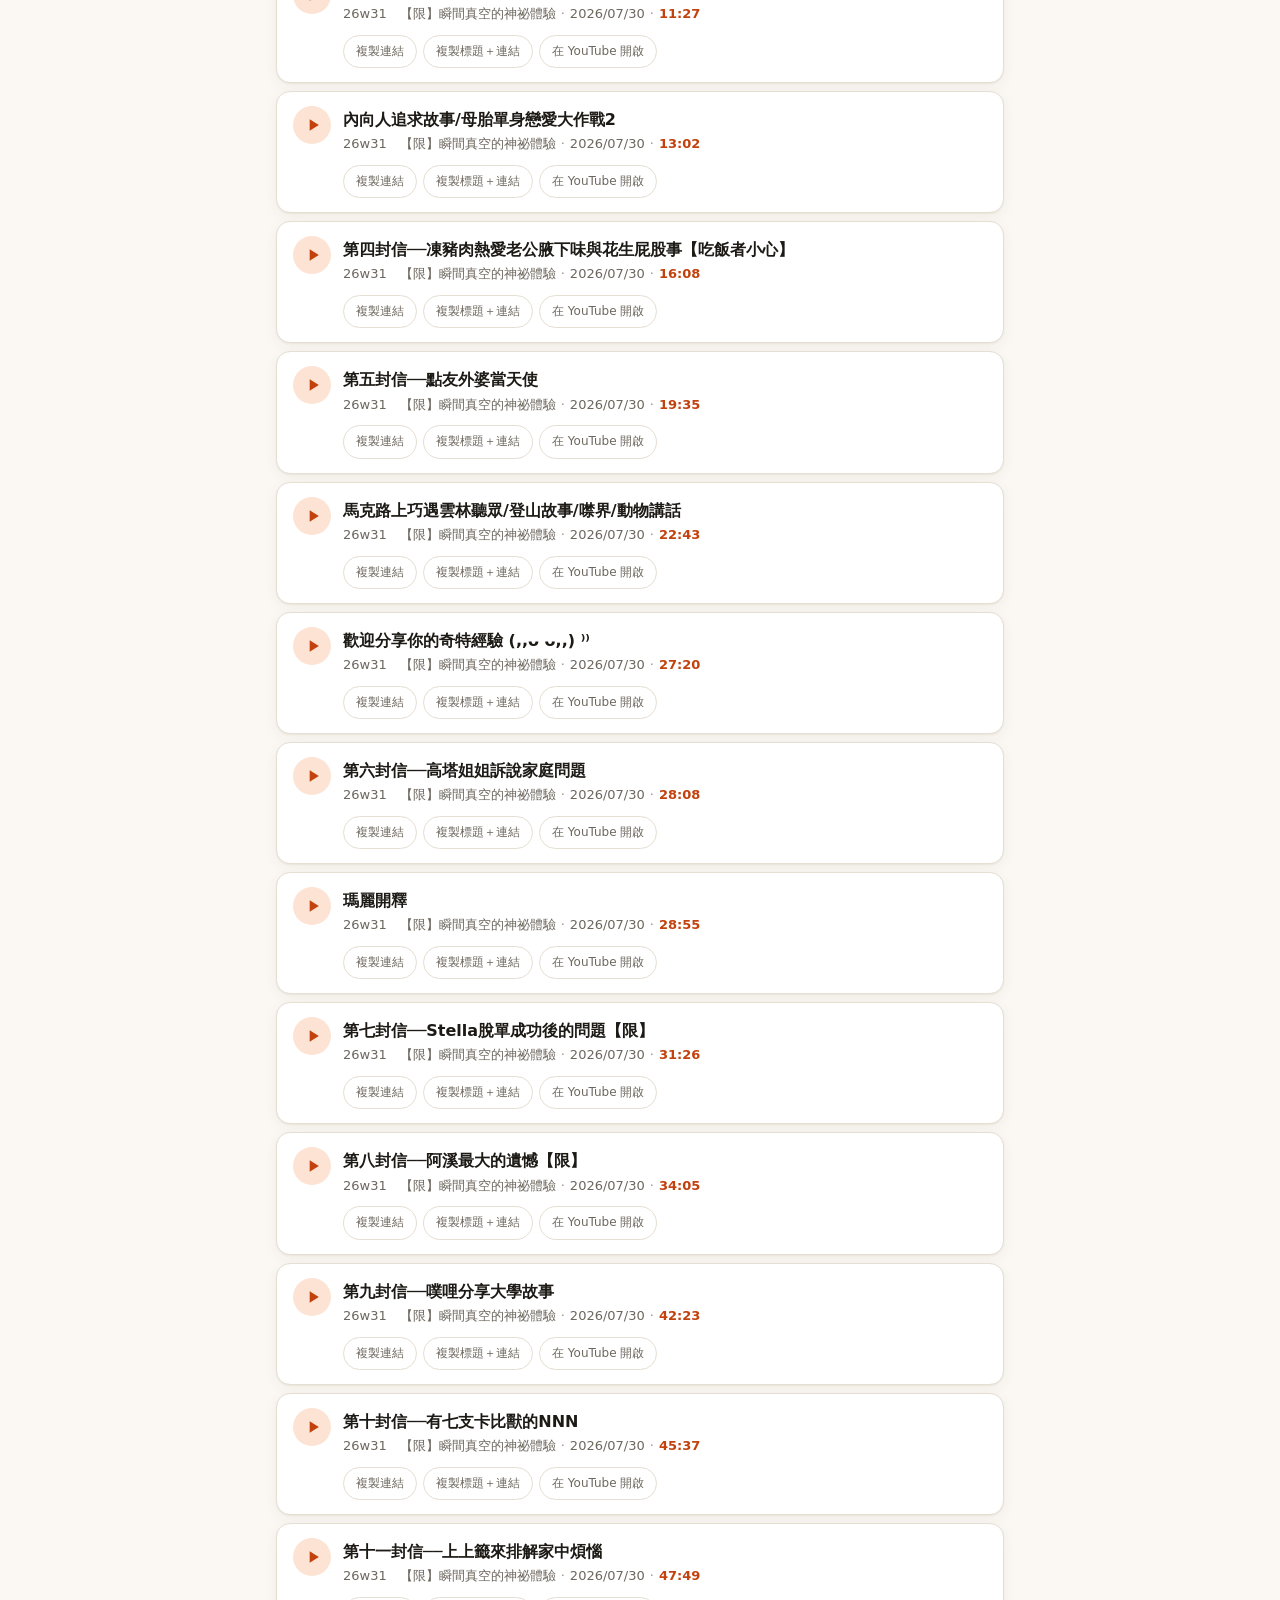
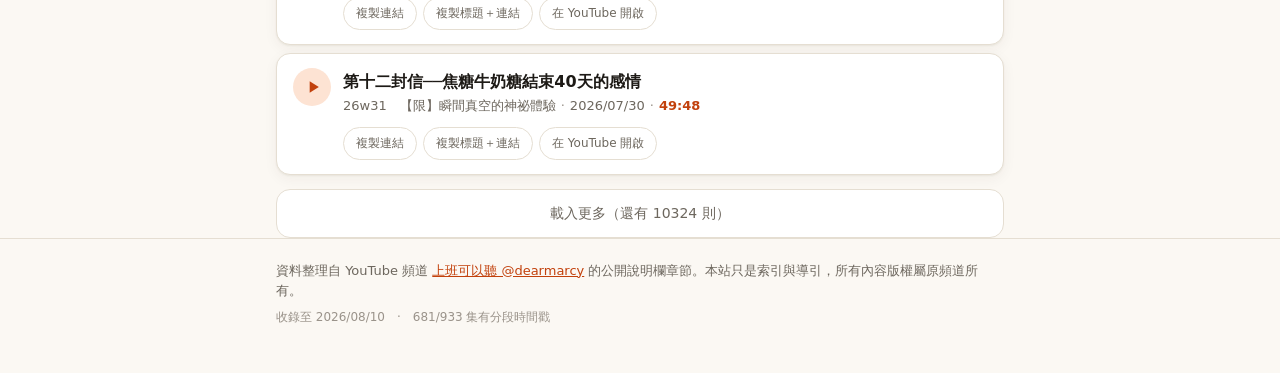
==== commit 7fc09c3e: "加上每日自動更新，並讓索引輸出具決定性 - 新增 .github/workflows/update.yml：每天台灣時間 06:00 抓取並重建索引，   有新集數才 commit。也可在 Actio" ====
--- a/docs/search/index.html
+++ b/docs/search/index.html
@@ -96,6 +96,6 @@
   </article>
 </template>
 
-<script src="app.js?v=b769cf92"></script>
+<script src="app.js?v=49620541"></script>
 </body>
 </html>
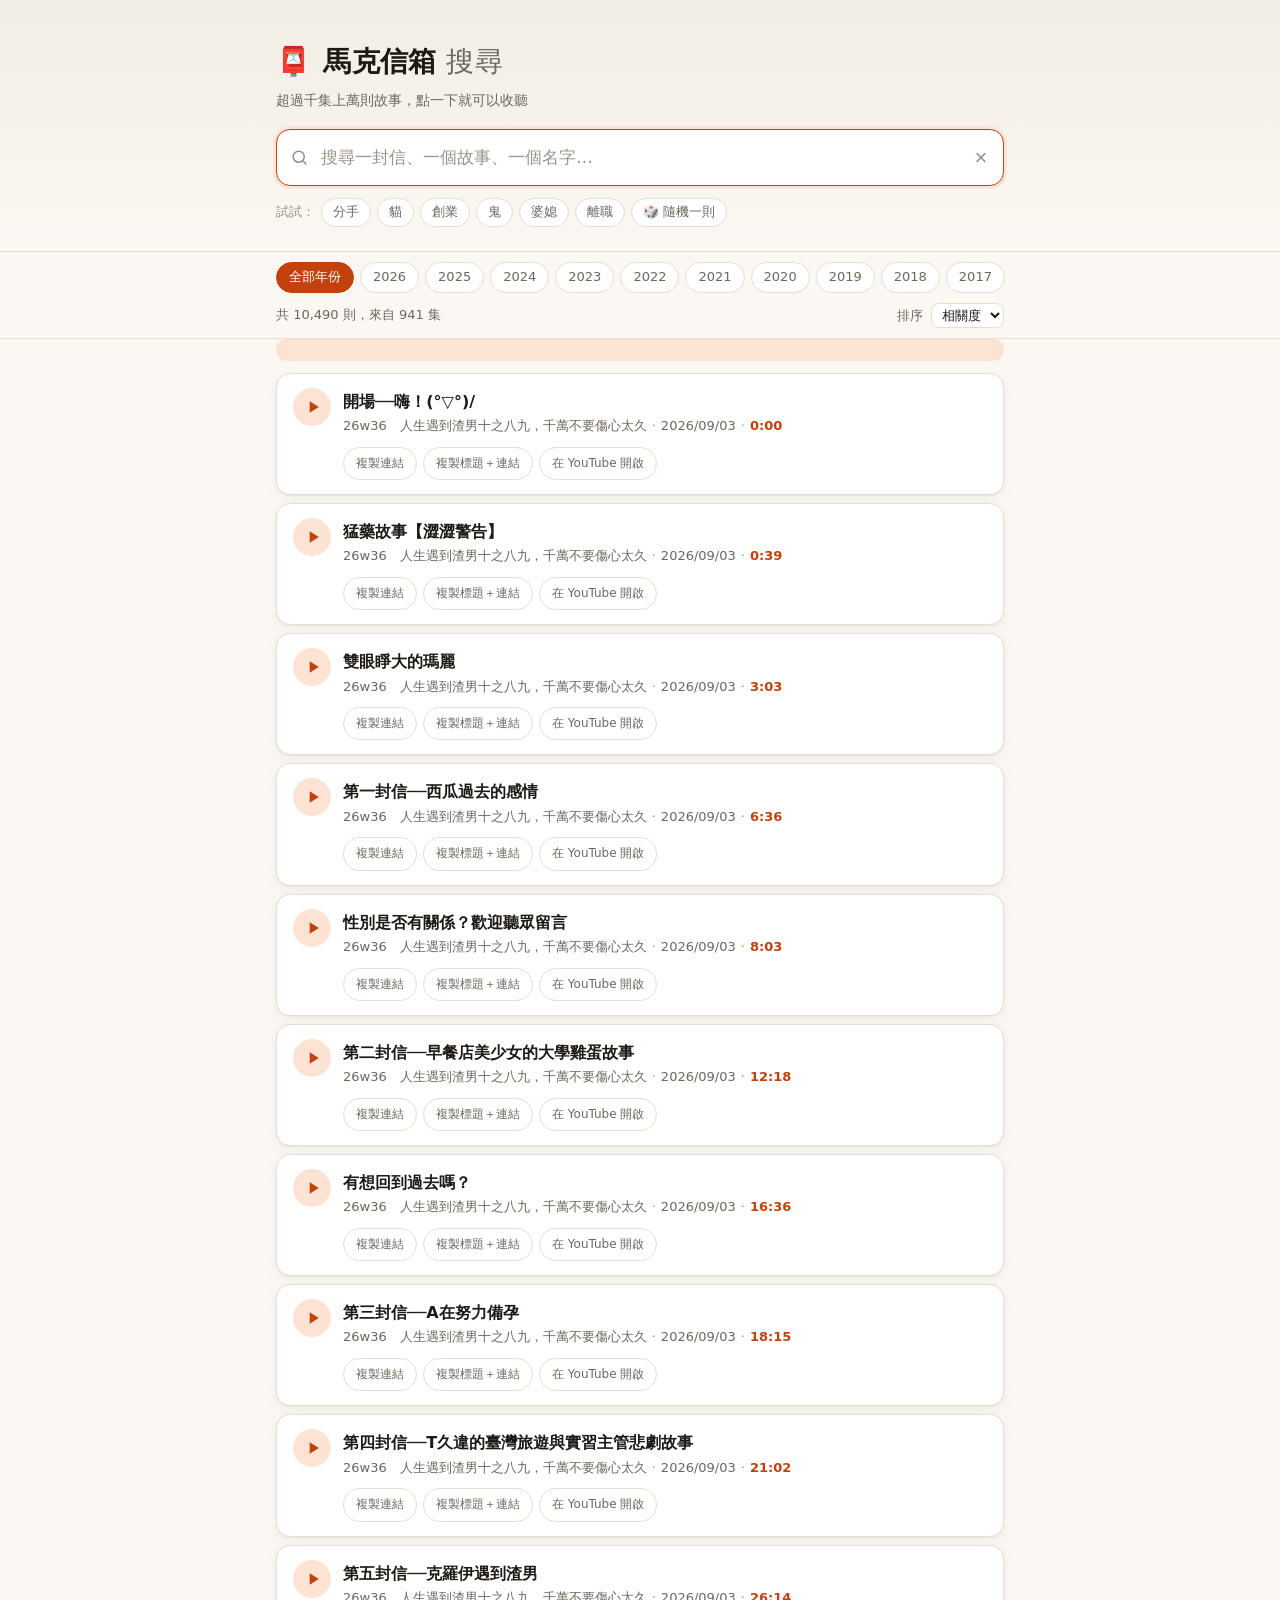
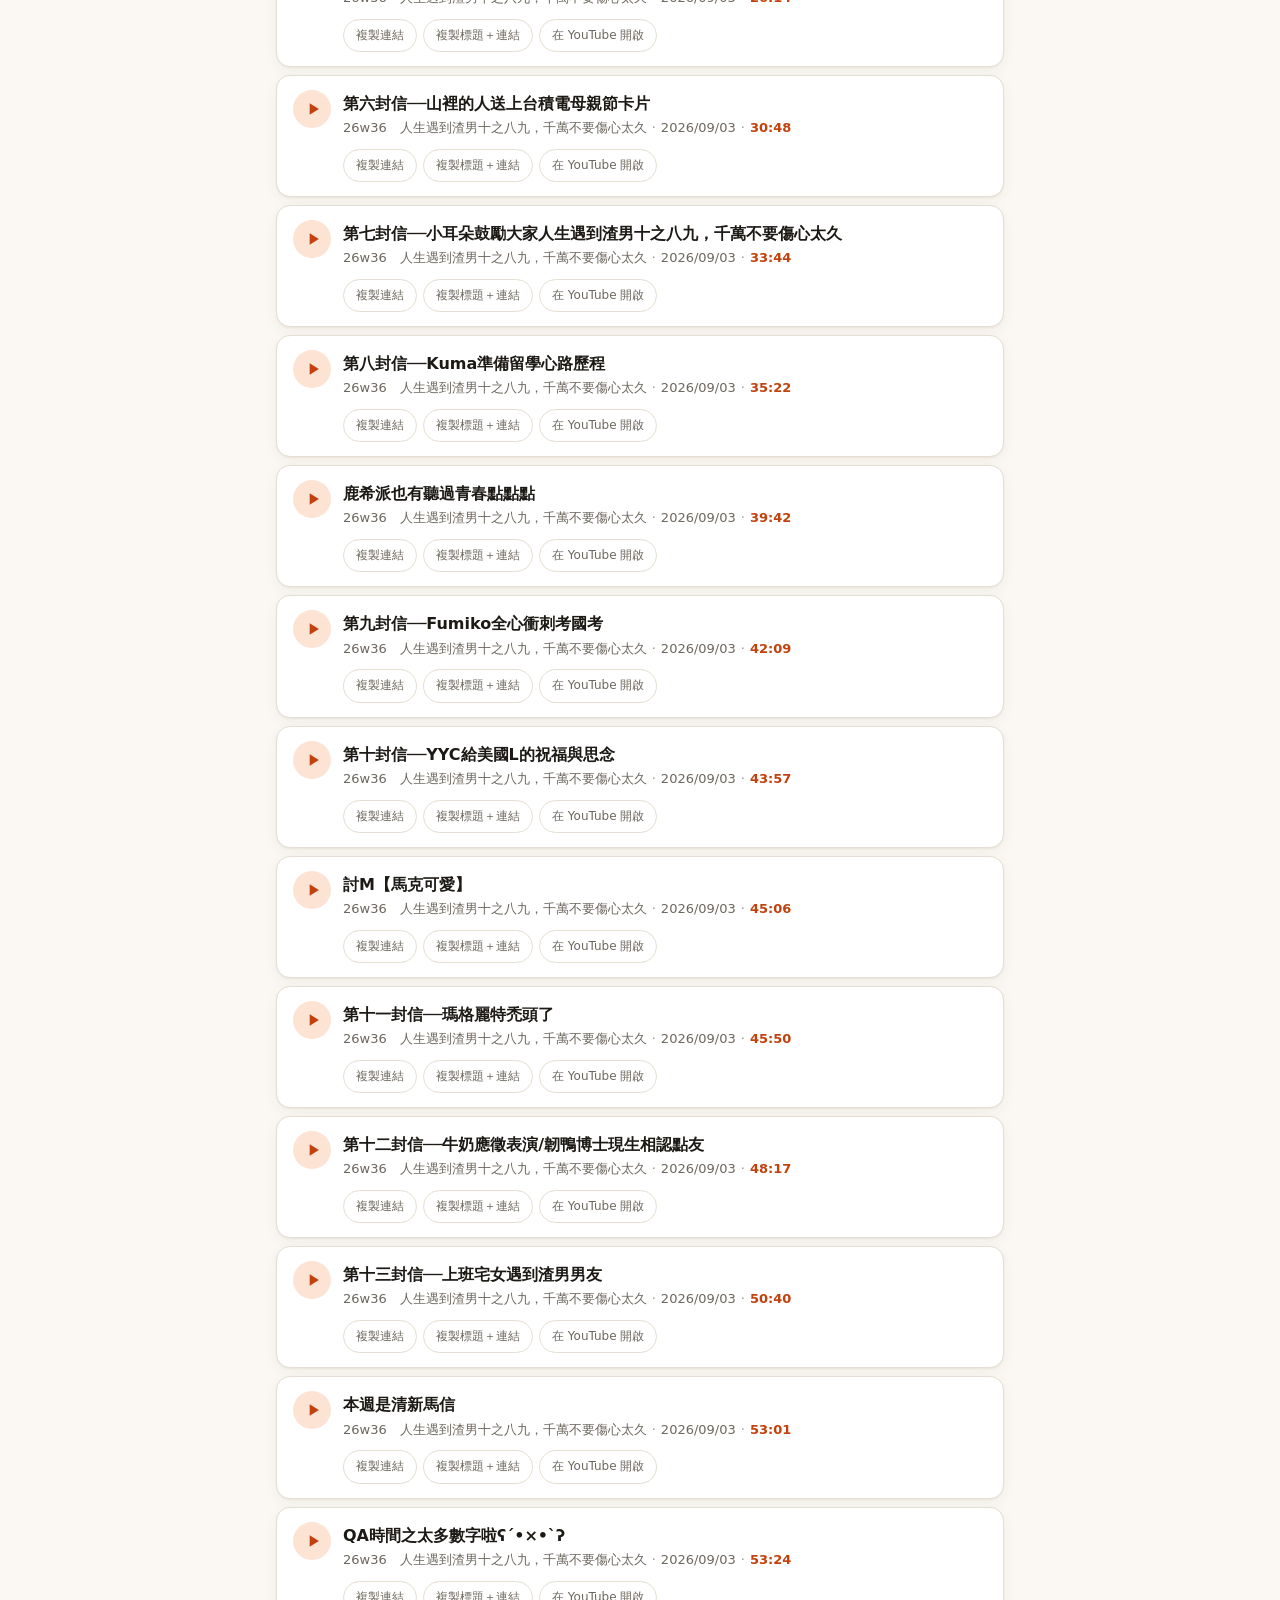
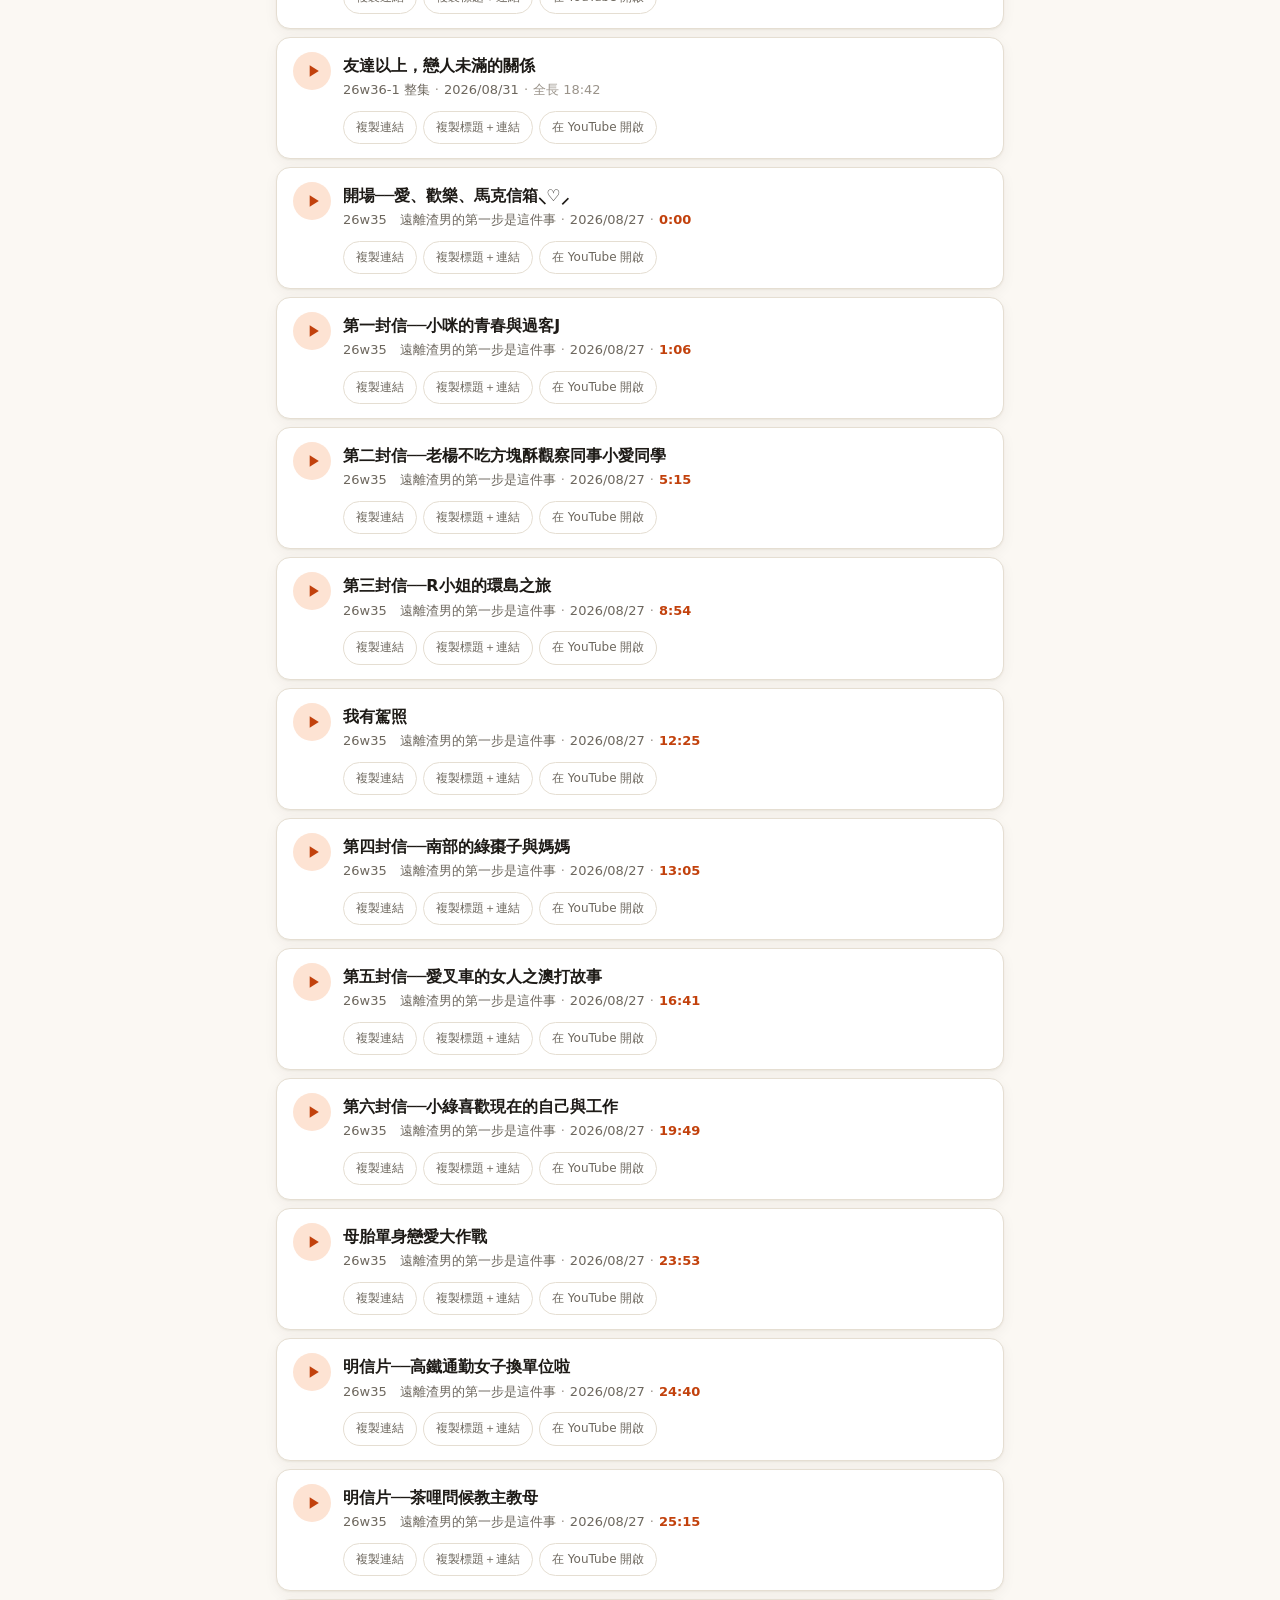
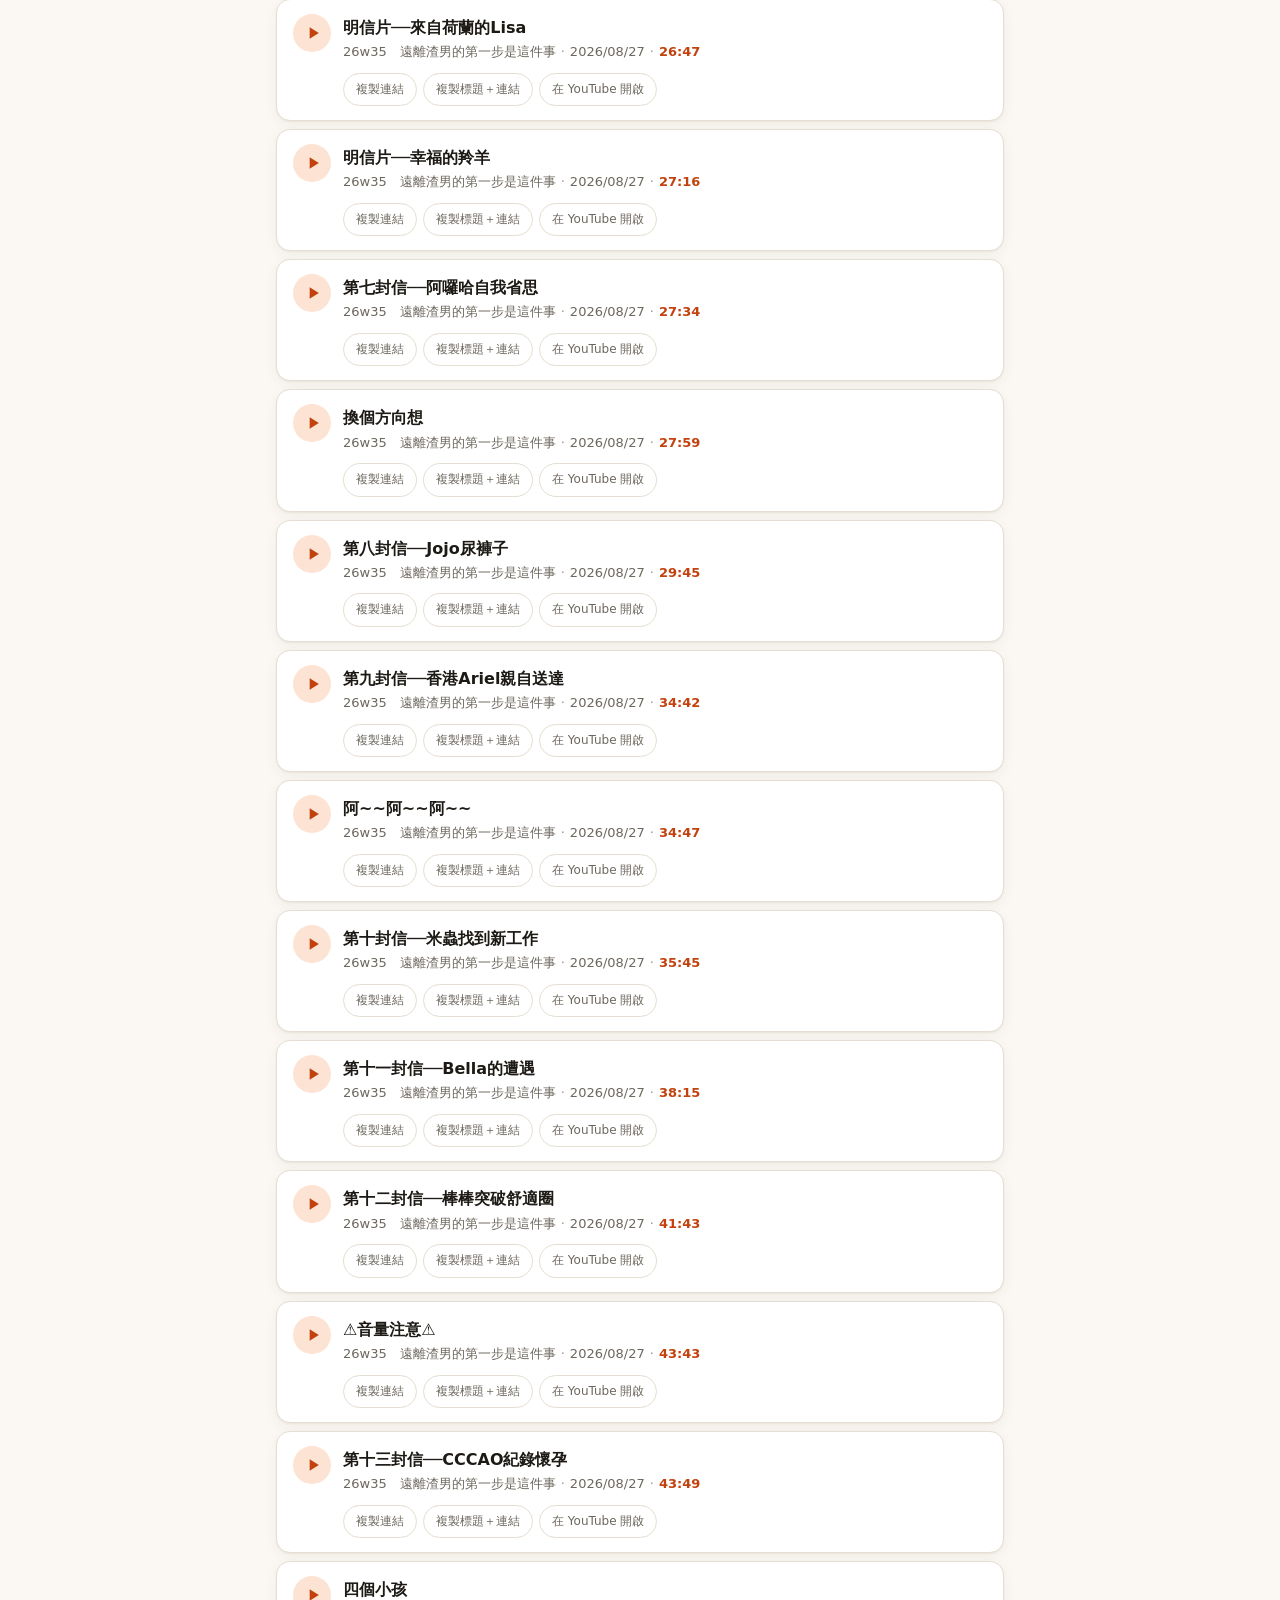
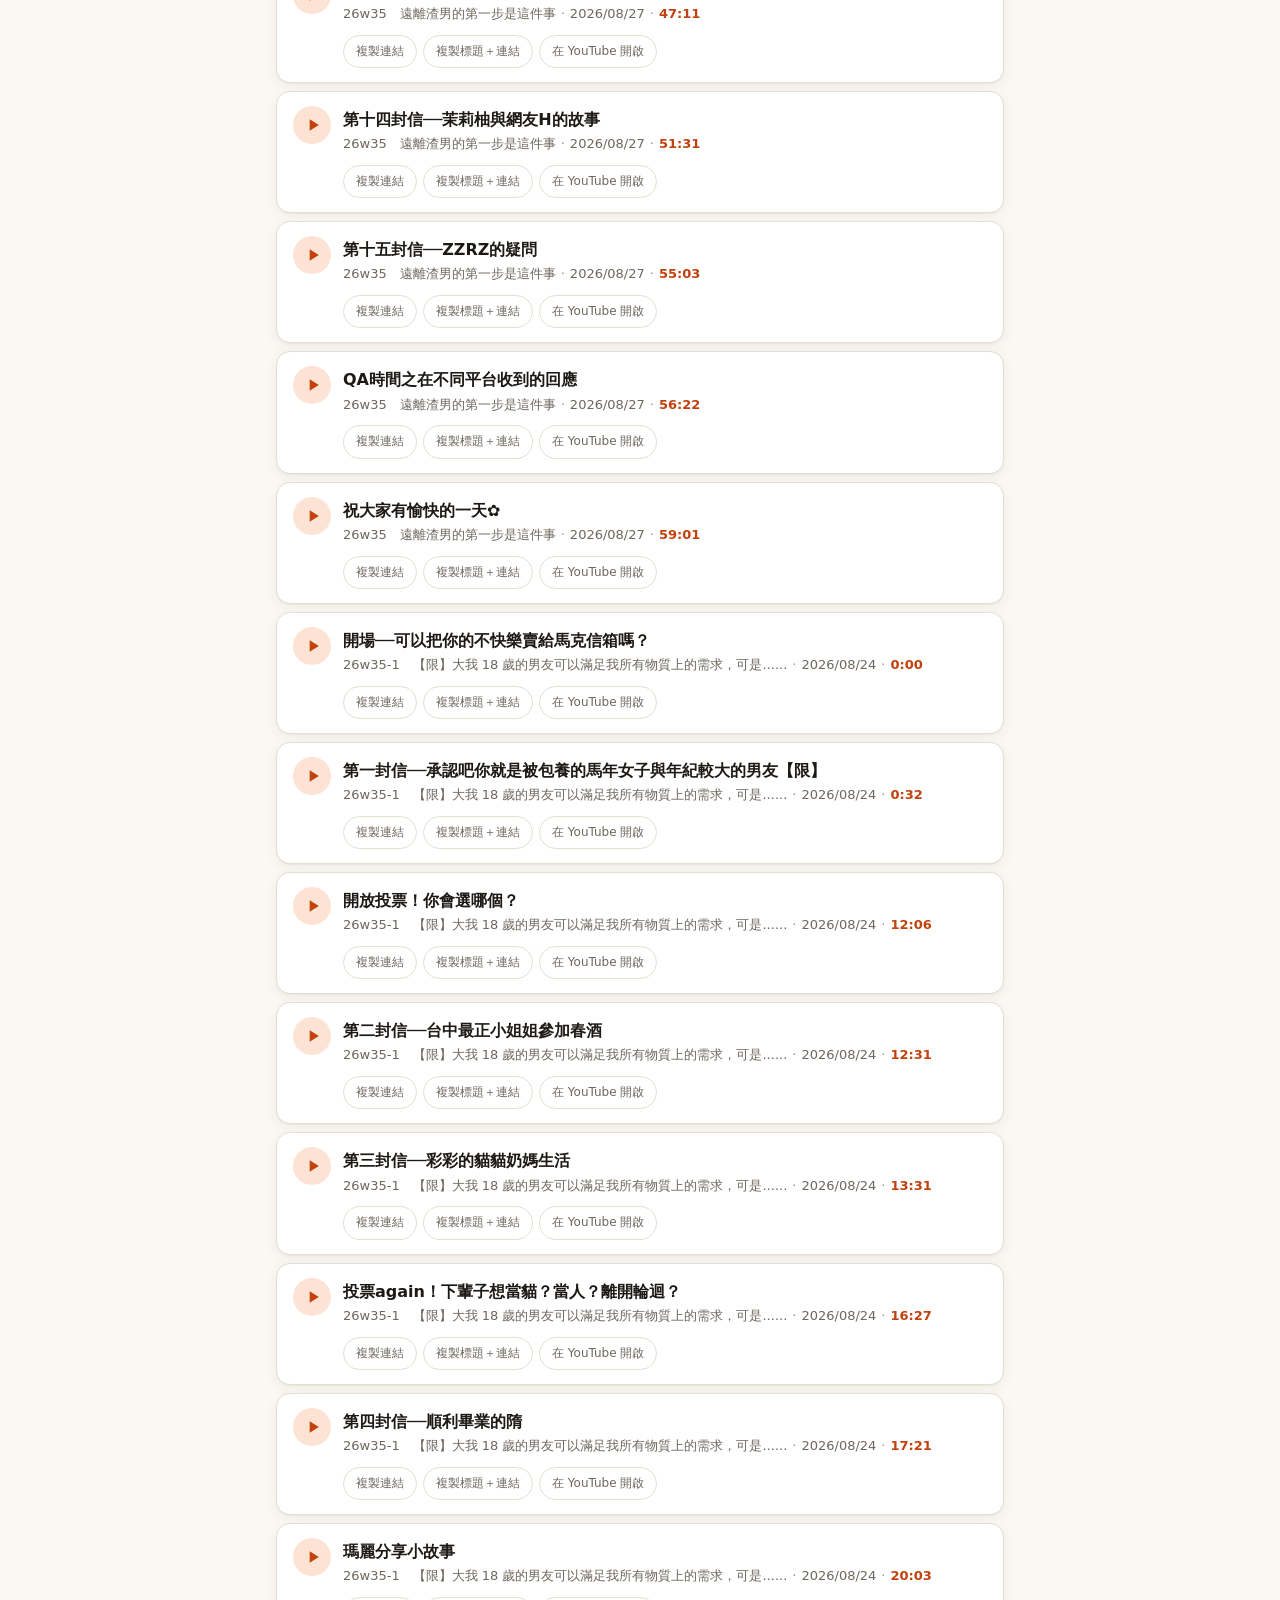
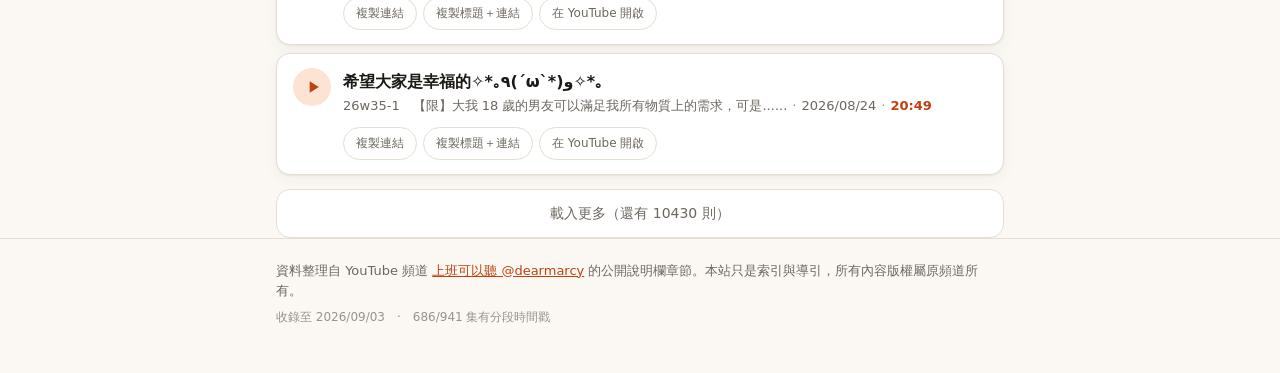
==== commit b8a16707: "自動更新索引（GitHub Actions 排程）" ====
--- a/docs/search/index.html
+++ b/docs/search/index.html
@@ -96,6 +96,6 @@
   </article>
 </template>
 
-<script src="app.js?v=49620541"></script>
+<script src="app.js?v=a44f963a"></script>
 </body>
 </html>
